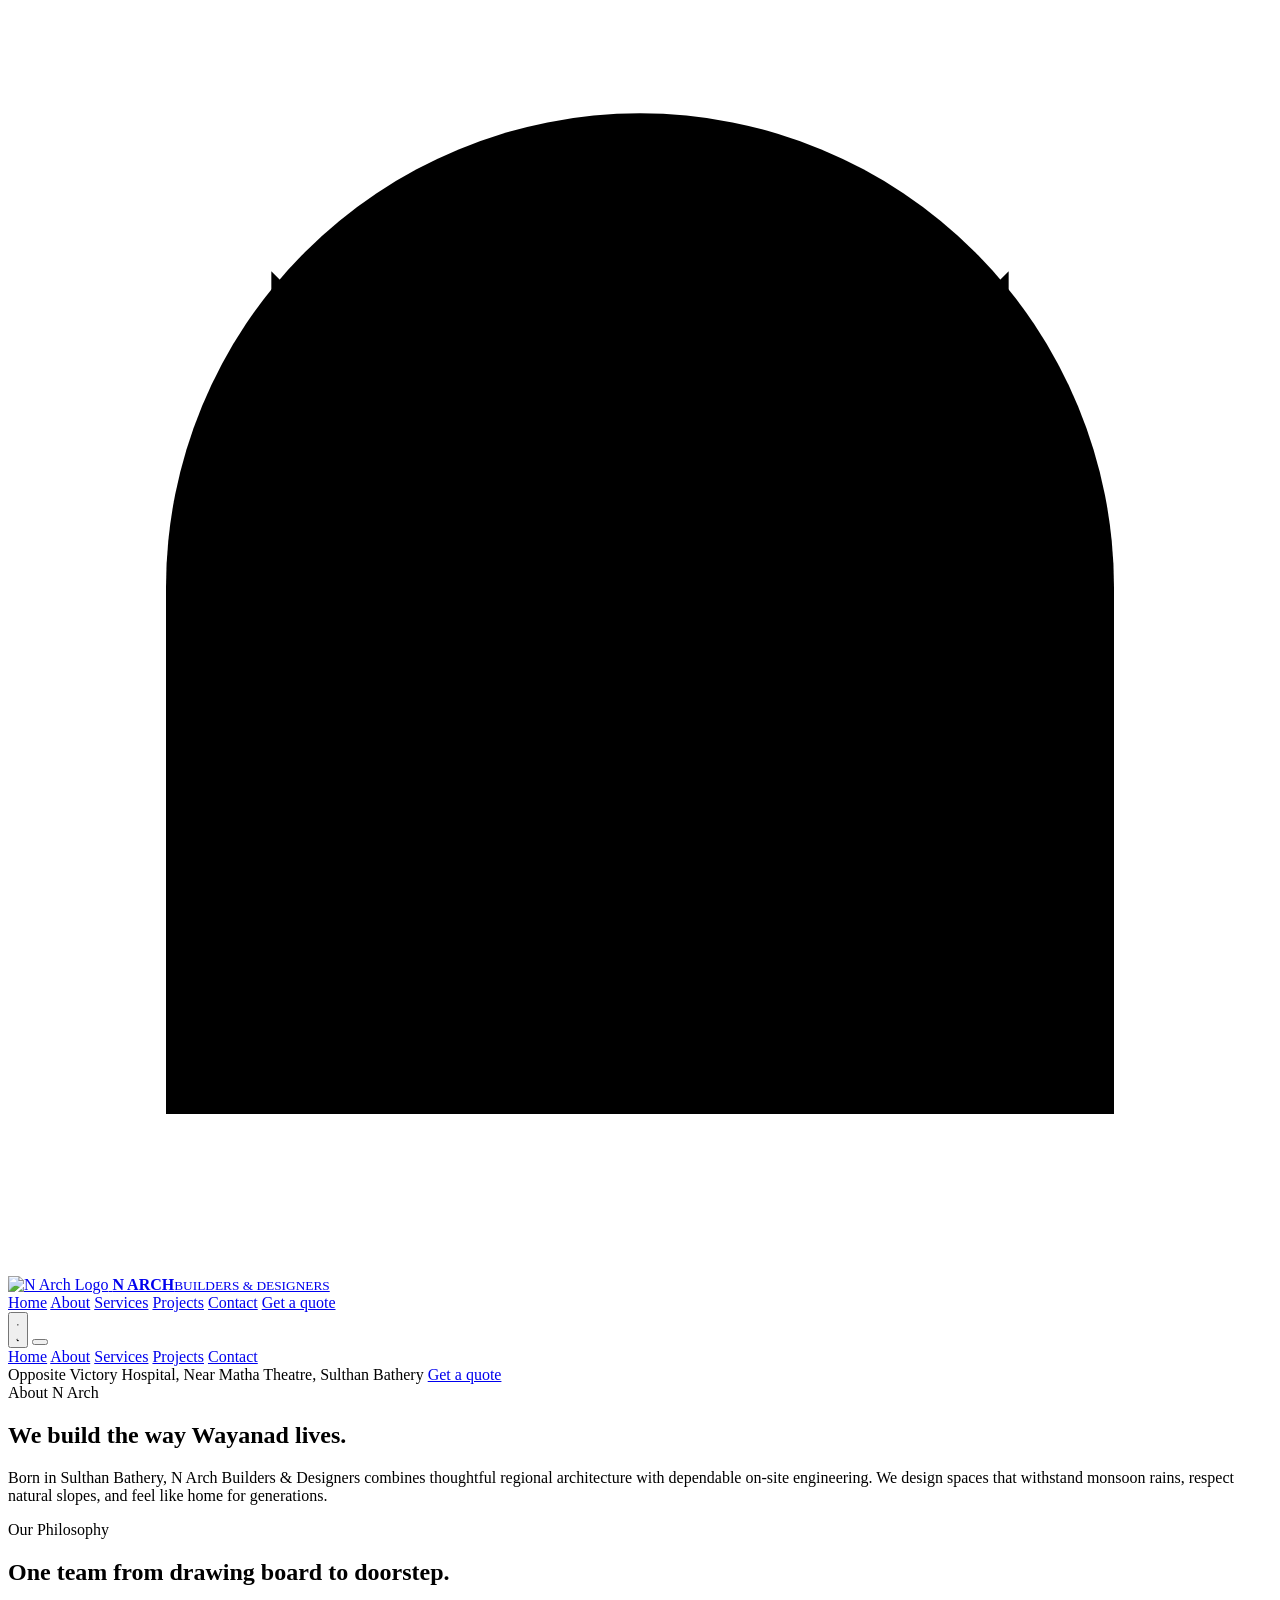
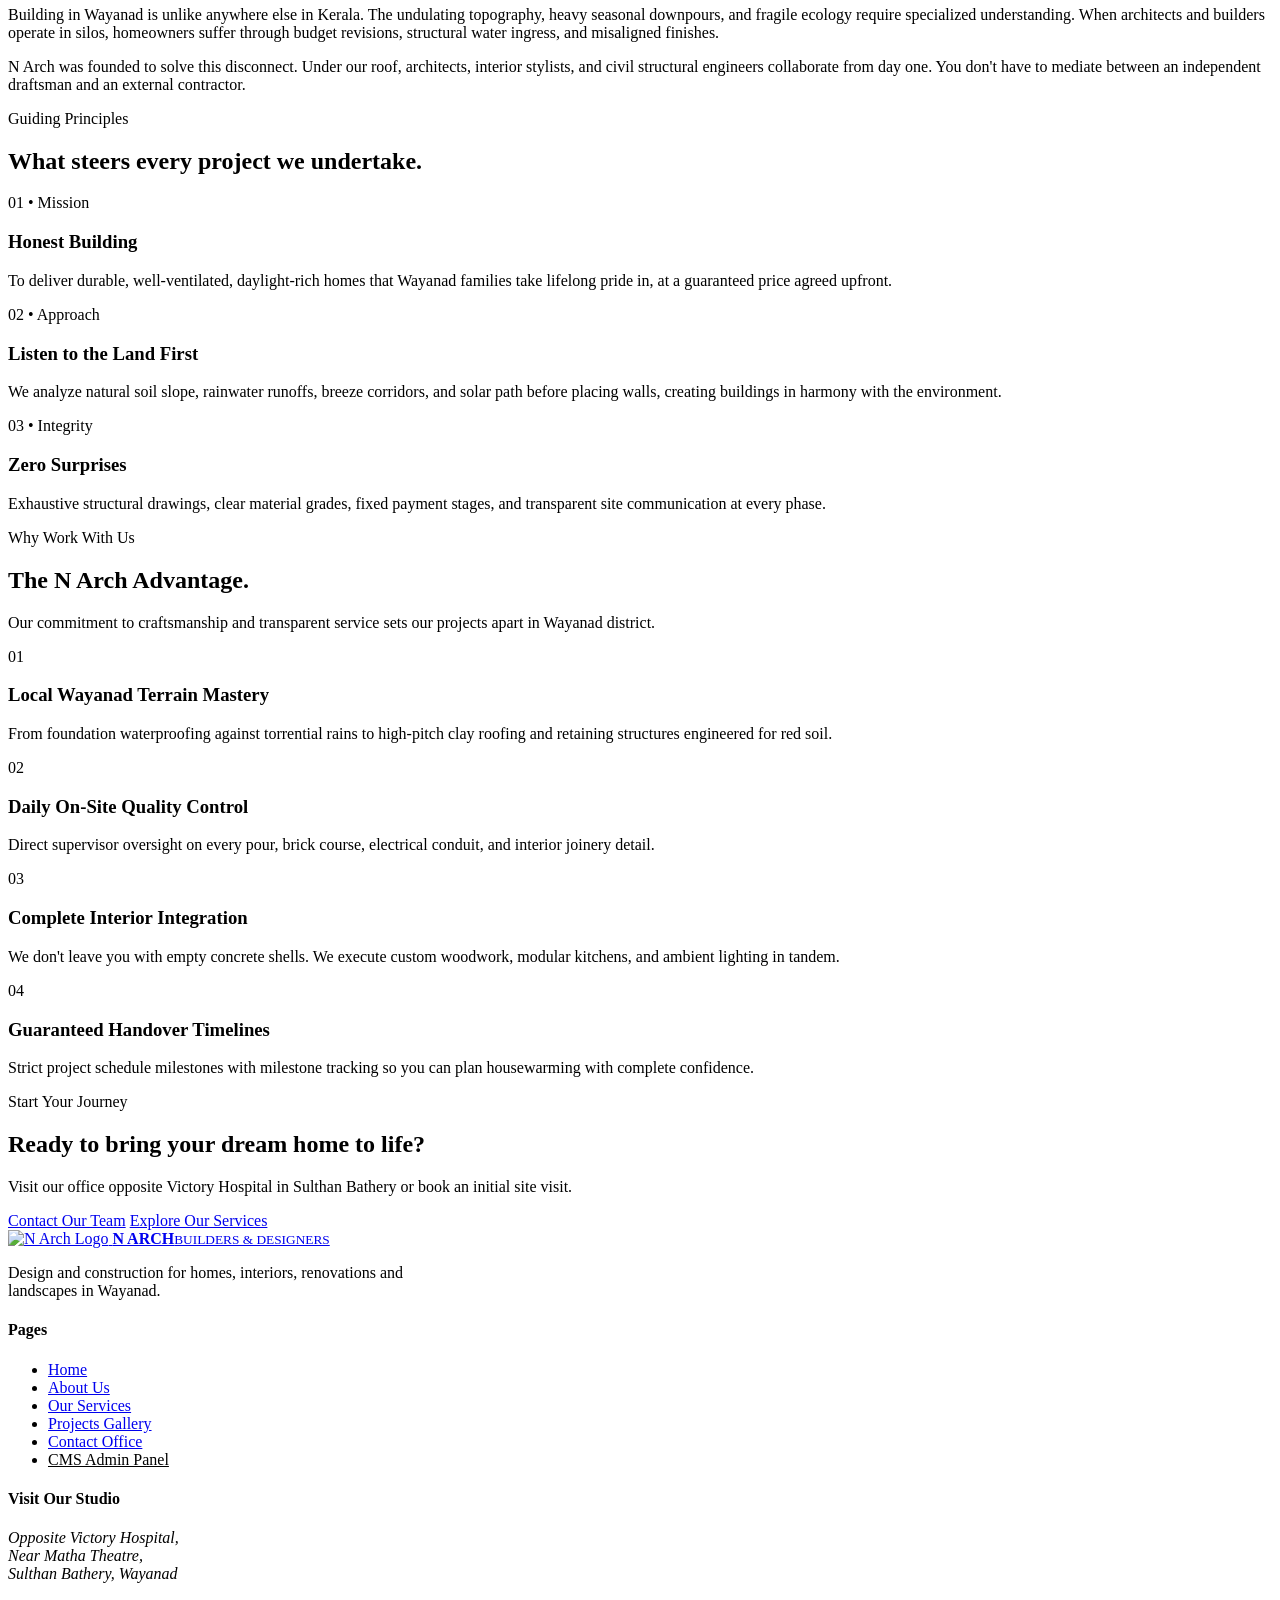
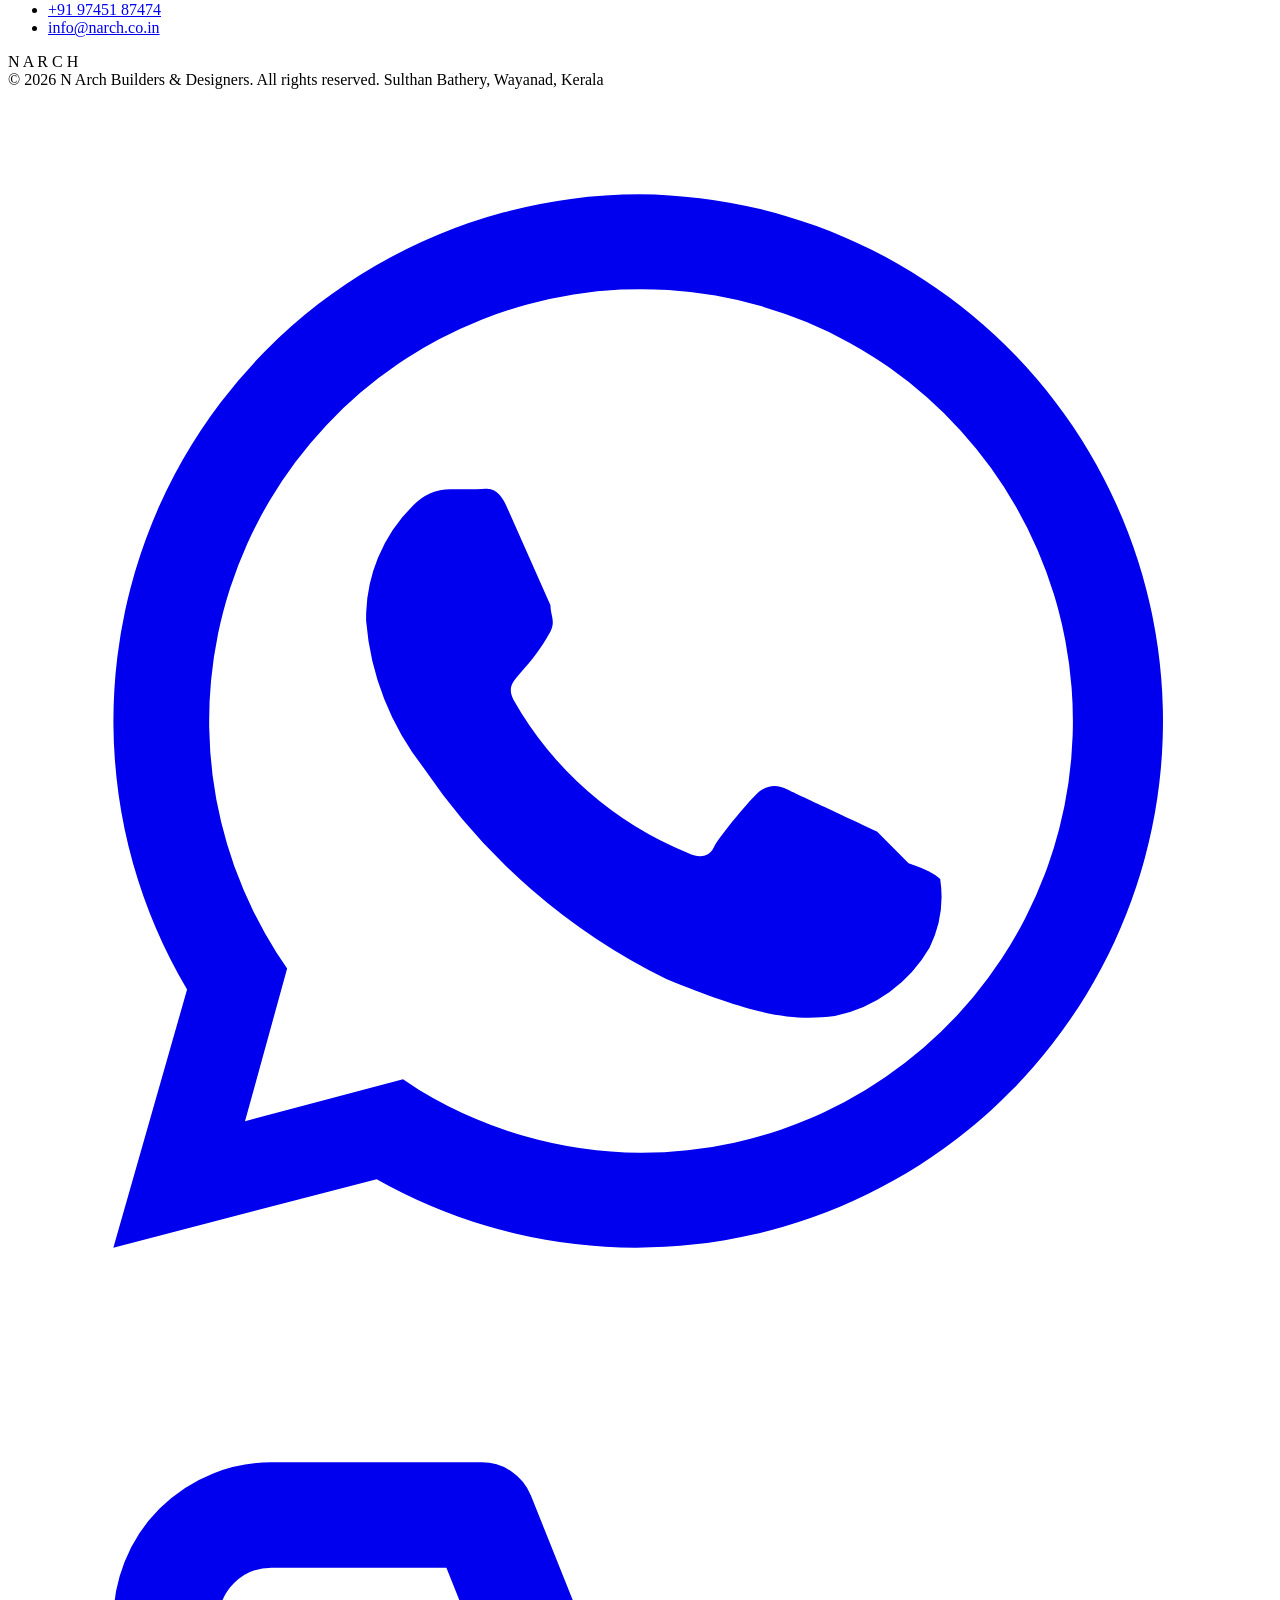
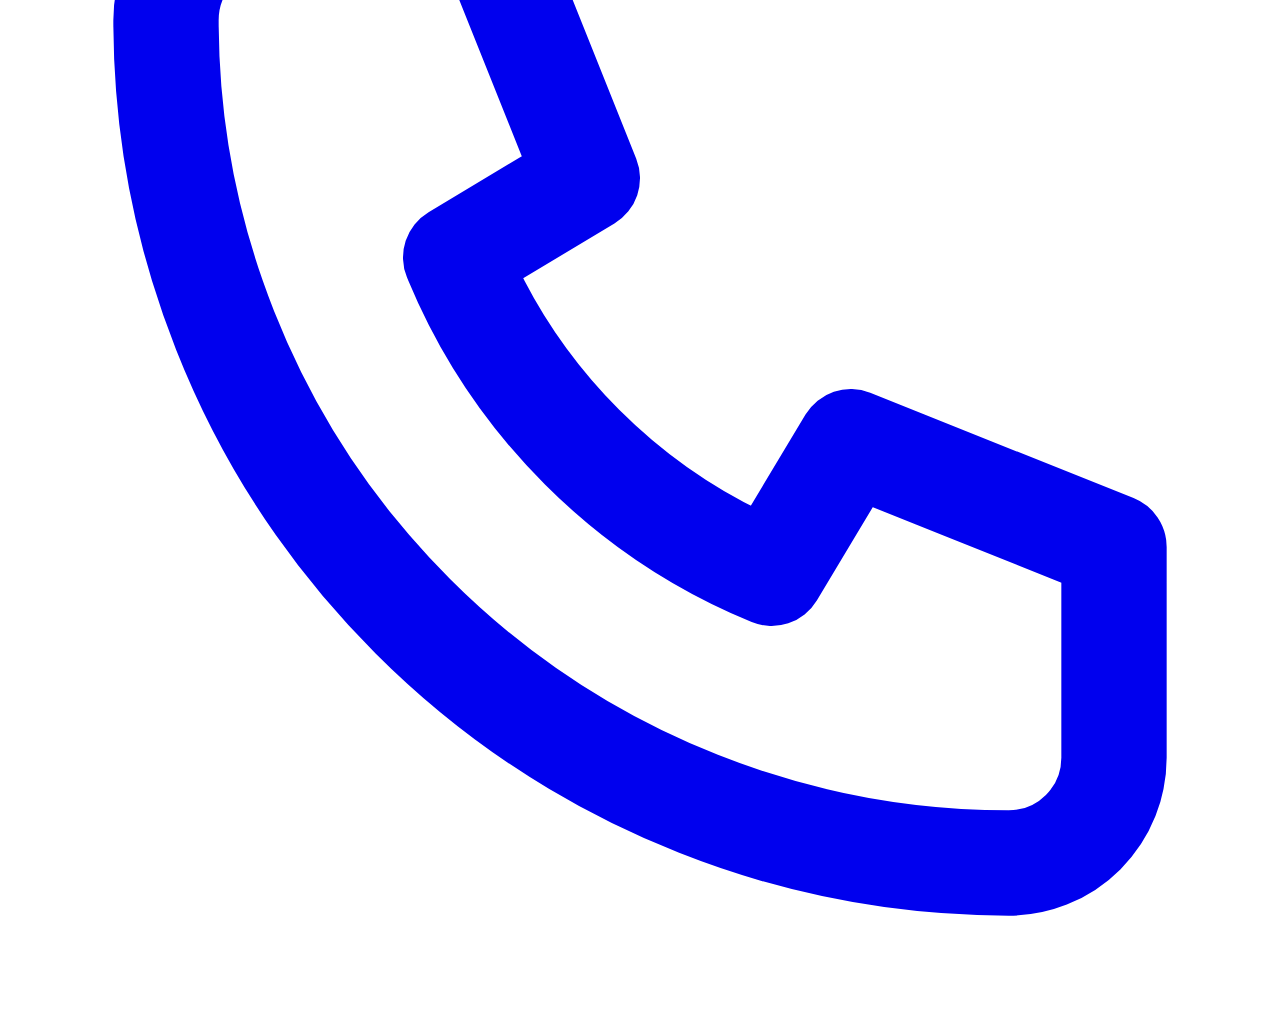
==== about.html @ a7069140 "Add files via upload" ====
<!doctype html>
<html lang="en">
<head>
<meta charset="utf-8">
<meta name="viewport" content="width=device-width, initial-scale=1, viewport-fit=cover">
<title>About Us | N Arch Builders &amp; Designers Wayanad</title>
<meta name="description" content="Discover the story, mission and philosophy of N Arch Builders & Designers in Sulthan Bathery, Wayanad. We combine architectural design with dependable hill-terrain construction.">
<meta name="keywords" content="about n arch, architects in sulthan bathery, home designers wayanad, construction company kerala">
<meta name="theme-color" content="#151a1c">
<link rel="canonical" href="https://narch.co.in/about.html">

<!-- Open Graph / Social Media -->
<meta property="og:type" content="website">
<meta property="og:url" content="https://narch.co.in/about.html">
<meta property="og:title" content="About Us | N Arch Builders &amp; Designers Wayanad">
<meta property="og:description" content="One accountable team from first sketch to handover, based in Sulthan Bathery, Wayanad.">
<meta property="og:image" content="assets/images/logo.png">

<!-- Google Fonts -->
<link rel="preconnect" href="https://fonts.googleapis.com">
<link rel="preconnect" href="https://fonts.gstatic.com" crossorigin>
<link href="https://fonts.googleapis.com/css2?family=Bricolage+Grotesque:opsz,wght@12..96,600..800&family=Figtree:wght@400;500;600;700&display=swap" rel="stylesheet">

<link rel="icon" href="assets/images/logo.png" type="image/png">
<link rel="stylesheet" href="assets/css/narch-main.css">

<script>
try{var t=localStorage.getItem('narch-theme');if(t==='dark'||t==='light')document.documentElement.setAttribute('data-theme',t)}catch(e){}
if(!matchMedia('(prefers-reduced-motion: reduce)').matches)document.documentElement.classList.add('mo');
</script>
</head>
<body data-page="about">

<div class="veil" id="veil" aria-hidden="true">
  <div class="mark">
    <svg viewBox="0 0 120 120">
      <path class="n" d="M25 95V25l70 70V25"/>
      <path class="a" d="M15 105V55a45 45 0 0 1 90 0v50"/>
    </svg>
  </div>
</div>
<div class="prog" id="prog" aria-hidden="true"></div>

<!-- ============ HEADER ============ -->
<header class="hdr" id="hdr">
  <div class="wrap">
    <a class="brand" href="index.html" aria-label="N Arch Builders and Designers Home">
      <img class="logo-d" src="assets/images/logo.png" alt="N Arch Logo" width="50" height="44">
      <span><b>N ARCH</b><small>BUILDERS &amp; DESIGNERS</small></span>
    </a>

    <nav class="nav" aria-label="Main Navigation">
      <a class="lnk" href="index.html">Home</a>
      <a class="lnk on" href="about.html">About</a>
      <a class="lnk" href="services.html">Services</a>
      <a class="lnk" href="projects.html">Projects</a>
      <a class="lnk" href="contact.html">Contact</a>
      <a class="btn btn-brass mag" href="contact.html">Get a quote</a>
    </nav>

    <div class="tools">
      <button class="icon-btn theme-btn" id="theme" type="button" aria-label="Switch light or dark mode">
        <svg class="sun" viewBox="0 0 24 24"><circle cx="12" cy="12" r="4.5"/><path d="M12 2v2.5M12 19.5V22M2 12h2.5M19.5 12H22M4.9 4.9l1.8 1.8M17.3 17.3l1.8 1.8M4.9 19.1l1.8-1.8M17.3 6.7l1.8-1.8"/></svg>
        <svg class="moon" viewBox="0 0 24 24"><path d="M20 14.5A8 8 0 0 1 9.5 4a8 8 0 1 0 10.5 10.5z"/></svg>
      </button>
      <button class="icon-btn burger" id="burger" type="button" aria-label="Open menu" aria-expanded="false" aria-controls="menu"><span></span></button>
    </div>
  </div>
</header>

<!-- Mobile Menu -->
<div class="menu" id="menu" aria-label="Mobile Menu">
  <a class="big" href="index.html" style="--i:0"><span>Home</span></a>
  <a class="big on" href="about.html" style="--i:1"><span>About</span></a>
  <a class="big" href="services.html" style="--i:2"><span>Services</span></a>
  <a class="big" href="projects.html" style="--i:3"><span>Projects</span></a>
  <a class="big" href="contact.html" style="--i:4"><span>Contact</span></a>
  <div class="meta">
    <span>Opposite Victory Hospital, Near Matha Theatre, Sulthan Bathery</span>
    <a class="btn btn-brass" href="contact.html">Get a quote</a>
  </div>
</div>

<main id="main-content">
  <section class="phead">
    <div class="wrap">
      <div class="label rv">About N Arch</div>
      <h1>We build the way Wayanad lives.</h1>
      <p class="rv" style="--rd:.3s">
        Born in Sulthan Bathery, N Arch Builders &amp; Designers combines thoughtful regional architecture with dependable on-site engineering. We design spaces that withstand monsoon rains, respect natural slopes, and feel like home for generations.
      </p>
    </div>
  </section>

  <section style="padding-top:0">
    <div class="wrap story">
      <div class="rv">
        <div class="label">Our Philosophy</div>
        <h2>One team from drawing board to doorstep.</h2>
      </div>
      <div class="rv" style="--rd:.15s">
        <p>Building in Wayanad is unlike anywhere else in Kerala. The undulating topography, heavy seasonal downpours, and fragile ecology require specialized understanding. When architects and builders operate in silos, homeowners suffer through budget revisions, structural water ingress, and misaligned finishes.</p>
        <p>N Arch was founded to solve this disconnect. Under our roof, architects, interior stylists, and civil structural engineers collaborate from day one. You don't have to mediate between an independent draftsman and an external contractor.</p>
      </div>
    </div>
  </section>

  <section class="dark">
    <div class="wrap">
      <div class="sec-head rv">
        <div class="label">Guiding Principles</div>
        <h2>What steers every project we undertake.</h2>
      </div>
      <div class="values">
        <div class="val rv">
          <span class="k">01 &bull; Mission</span>
          <h3>Honest Building</h3>
          <p>To deliver durable, well-ventilated, daylight-rich homes that Wayanad families take lifelong pride in, at a guaranteed price agreed upfront.</p>
        </div>
        <div class="val rv" style="--rd:.1s">
          <span class="k">02 &bull; Approach</span>
          <h3>Listen to the Land First</h3>
          <p>We analyze natural soil slope, rainwater runoffs, breeze corridors, and solar path before placing walls, creating buildings in harmony with the environment.</p>
        </div>
        <div class="val rv" style="--rd:.2s">
          <span class="k">03 &bull; Integrity</span>
          <h3>Zero Surprises</h3>
          <p>Exhaustive structural drawings, clear material grades, fixed payment stages, and transparent site communication at every phase.</p>
        </div>
      </div>
    </div>
  </section>

  <section>
    <div class="wrap diff">
      <div class="rv">
        <div class="label">Why Work With Us</div>
        <h2>The N Arch Advantage.</h2>
        <p>Our commitment to craftsmanship and transparent service sets our projects apart in Wayanad district.</p>
      </div>
      <div class="grid">
        <div class="dcard rv" style="--rd:.1s">
          <div class="num">01</div>
          <h3>Local Wayanad Terrain Mastery</h3>
          <p>From foundation waterproofing against torrential rains to high-pitch clay roofing and retaining structures engineered for red soil.</p>
        </div>
        <div class="dcard rv" style="--rd:.2s">
          <div class="num">02</div>
          <h3>Daily On-Site Quality Control</h3>
          <p>Direct supervisor oversight on every pour, brick course, electrical conduit, and interior joinery detail.</p>
        </div>
        <div class="dcard rv" style="--rd:.3s">
          <div class="num">03</div>
          <h3>Complete Interior Integration</h3>
          <p>We don't leave you with empty concrete shells. We execute custom woodwork, modular kitchens, and ambient lighting in tandem.</p>
        </div>
        <div class="dcard rv" style="--rd:.4s">
          <div class="num">04</div>
          <h3>Guaranteed Handover Timelines</h3>
          <p>Strict project schedule milestones with milestone tracking so you can plan housewarming with complete confidence.</p>
        </div>
      </div>
    </div>
  </section>

  <section class="cta-band">
    <div class="wrap cta-grid">
      <div class="rv">
        <div class="label">Start Your Journey</div>
        <h2>Ready to bring your dream home to life?</h2>
        <p>Visit our office opposite Victory Hospital in Sulthan Bathery or book an initial site visit.</p>
      </div>
      <div class="acts rv" style="--rd:.15s">
        <a class="btn btn-brass mag" href="contact.html">Contact Our Team</a>
        <a class="btn btn-line mag" href="services.html">Explore Our Services</a>
      </div>
    </div>
  </section>
</main>

<!-- ============ FOOTER ============ -->
<footer class="ftr">
  <div class="wrap">
    <div class="cols">
      <div>
        <a class="brand" href="index.html">
          <img class="logo-d" src="assets/images/logo.png" alt="N Arch Logo" width="50" height="44">
          <span><b>N ARCH</b><small>BUILDERS &amp; DESIGNERS</small></span>
        </a>
        <p style="max-width:26em">Design and construction for homes, interiors, renovations and landscapes in Wayanad.</p>
      </div>

      <div>
        <h4>Pages</h4>
        <ul>
          <li><a href="index.html">Home</a></li>
          <li><a href="about.html">About Us</a></li>
          <li><a href="services.html">Our Services</a></li>
          <li><a href="projects.html">Projects Gallery</a></li>
          <li><a href="contact.html">Contact Office</a></li>
          <li><a href="admin.html" style="color:var(--brass);">CMS Admin Panel</a></li>
        </ul>
      </div>

      <div>
        <h4>Visit Our Studio</h4>
        <address id="c-address">Opposite Victory Hospital,<br>Near Matha Theatre,<br>Sulthan Bathery, Wayanad</address>
        <ul style="margin-top:18px" id="social">
          <li id="c-phone"><a href="tel:+919745187474">+91 97451 87474</a></li>
          <li id="c-email"><a href="mailto:info@narch.co.in">info@narch.co.in</a></li>
        </ul>
      </div>
    </div>

    <div class="mega" id="mega" aria-hidden="true">
      <span style="--i:0">N</span>
      <span style="--i:1">A</span>
      <span style="--i:2">R</span>
      <span style="--i:3">C</span>
      <span style="--i:4">H</span>
    </div>

    <div class="legal">
      <span>&copy; 2026 N Arch Builders &amp; Designers. All rights reserved.</span>
      <span>Sulthan Bathery, Wayanad, Kerala</span>
    </div>
  </div>
</footer>

<!-- Floating Action Buttons -->
<div class="fab">
  <a class="wa wa-link" href="https://wa.me/919745187474" aria-label="Chat on WhatsApp">
    <svg viewBox="0 0 24 24" fill="currentColor"><path d="M12 2a10 10 0 0 0-8.6 15.1L2 22l5-1.3A10 10 0 1 0 12 2zm0 18.2a8.2 8.2 0 0 1-4.2-1.2l-.3-.2-3 .8.8-2.9-.2-.3A8.2 8.2 0 1 1 12 20.2zm4.5-6.1c-.2-.1-1.5-.7-1.7-.8s-.4-.1-.6.1-.7.8-.8 1-.3.2-.5.1a6.7 6.7 0 0 1-3.3-2.9c-.2-.4.2-.4.7-1.3.1-.2 0-.3 0-.5l-.8-1.8c-.2-.5-.4-.4-.6-.4h-.5a1 1 0 0 0-.7.3 3 3 0 0 0-.9 2.2 5.2 5.2 0 0 0 1.1 2.8 11.9 11.9 0 0 0 4.6 4c1.7.7 2.4.8 3.2.7a2.7 2.7 0 0 0 1.8-1.3 2.2 2.2 0 0 0 .2-1.3c-.1-.1-.3-.2-.6-.3z"/></svg>
  </a>
  <a class="call" href="tel:+919745187474" id="fab-call" aria-label="Call N Arch">
    <svg viewBox="0 0 24 24" fill="none" stroke="currentColor" stroke-width="2" stroke-linecap="round" stroke-linejoin="round"><path d="M5 3h4l2 5-2.5 1.5a11 11 0 0 0 6 6L16 13l5 2v4a2 2 0 0 1-2 2A16 16 0 0 1 3 5a2 2 0 0 1 2-2z"/></svg>
  </a>
</div>

<script src="assets/js/site-loader.js"></script>
</body>
</html>
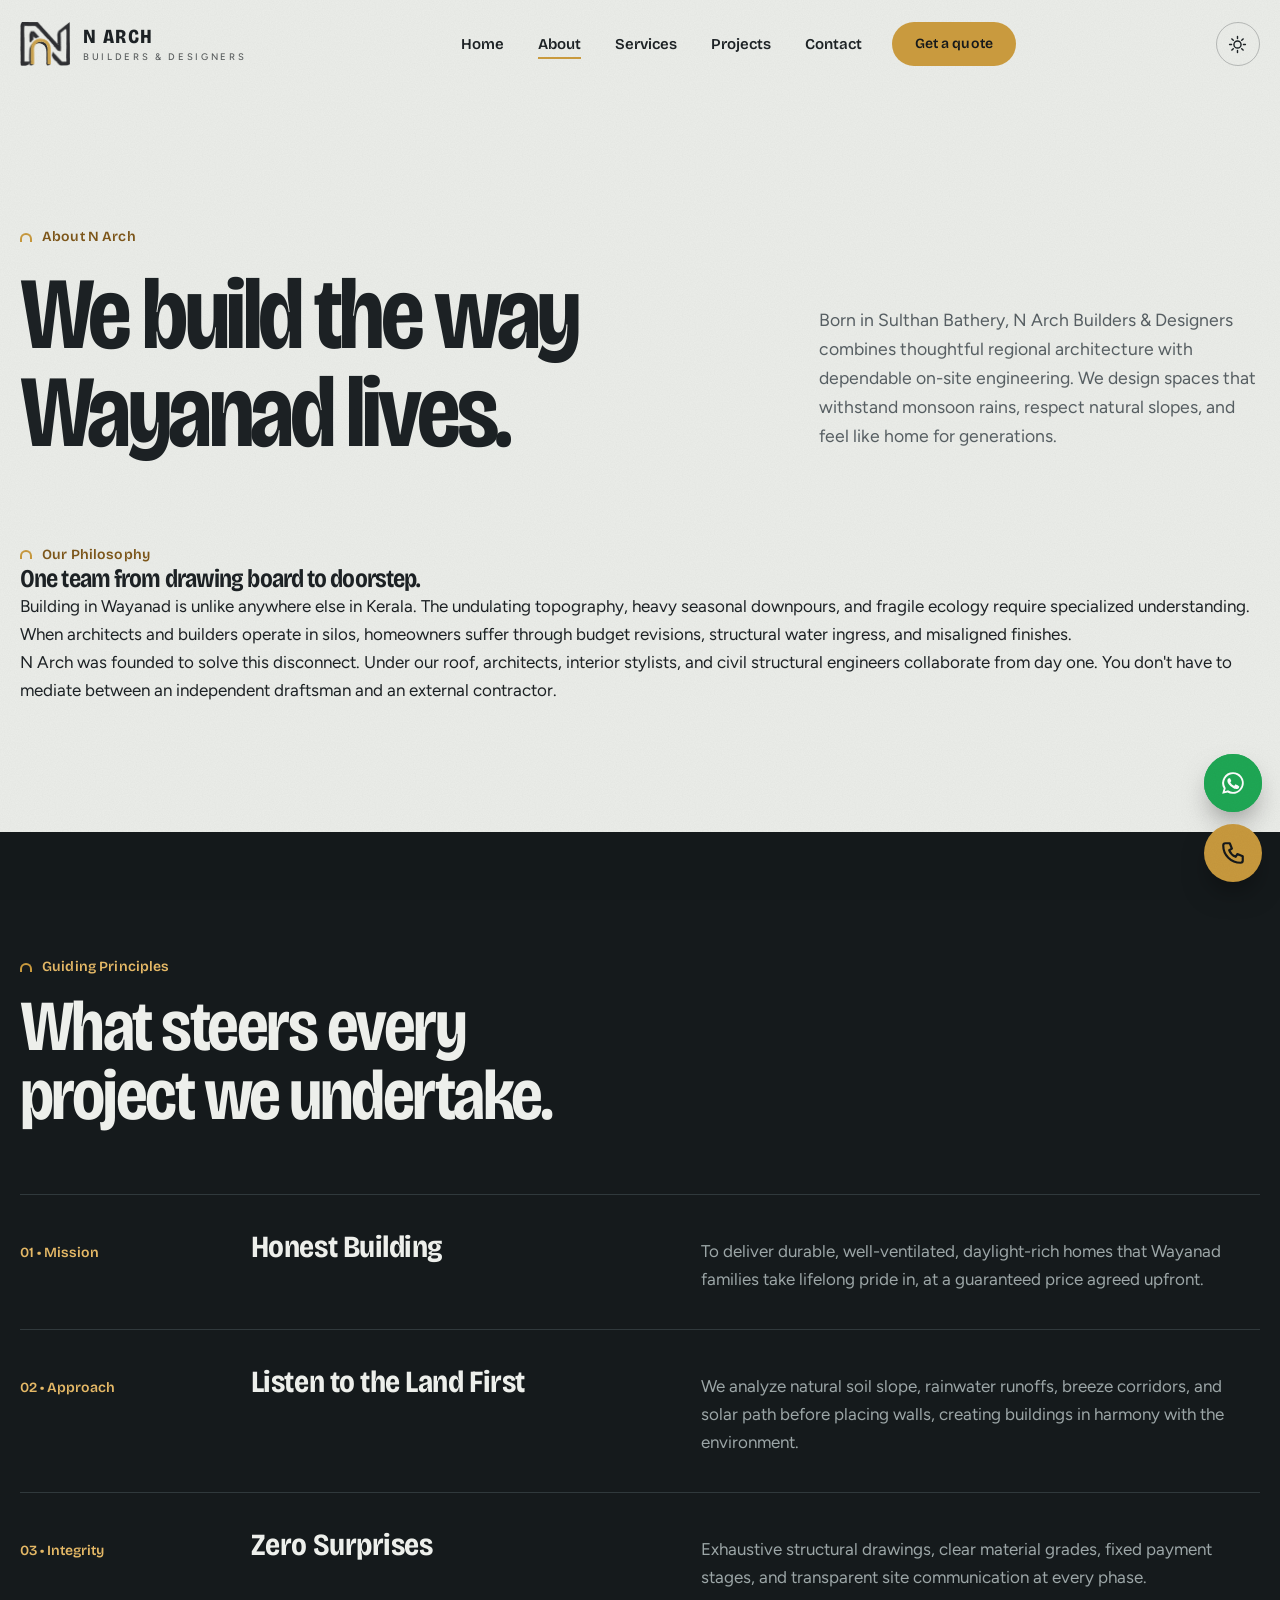
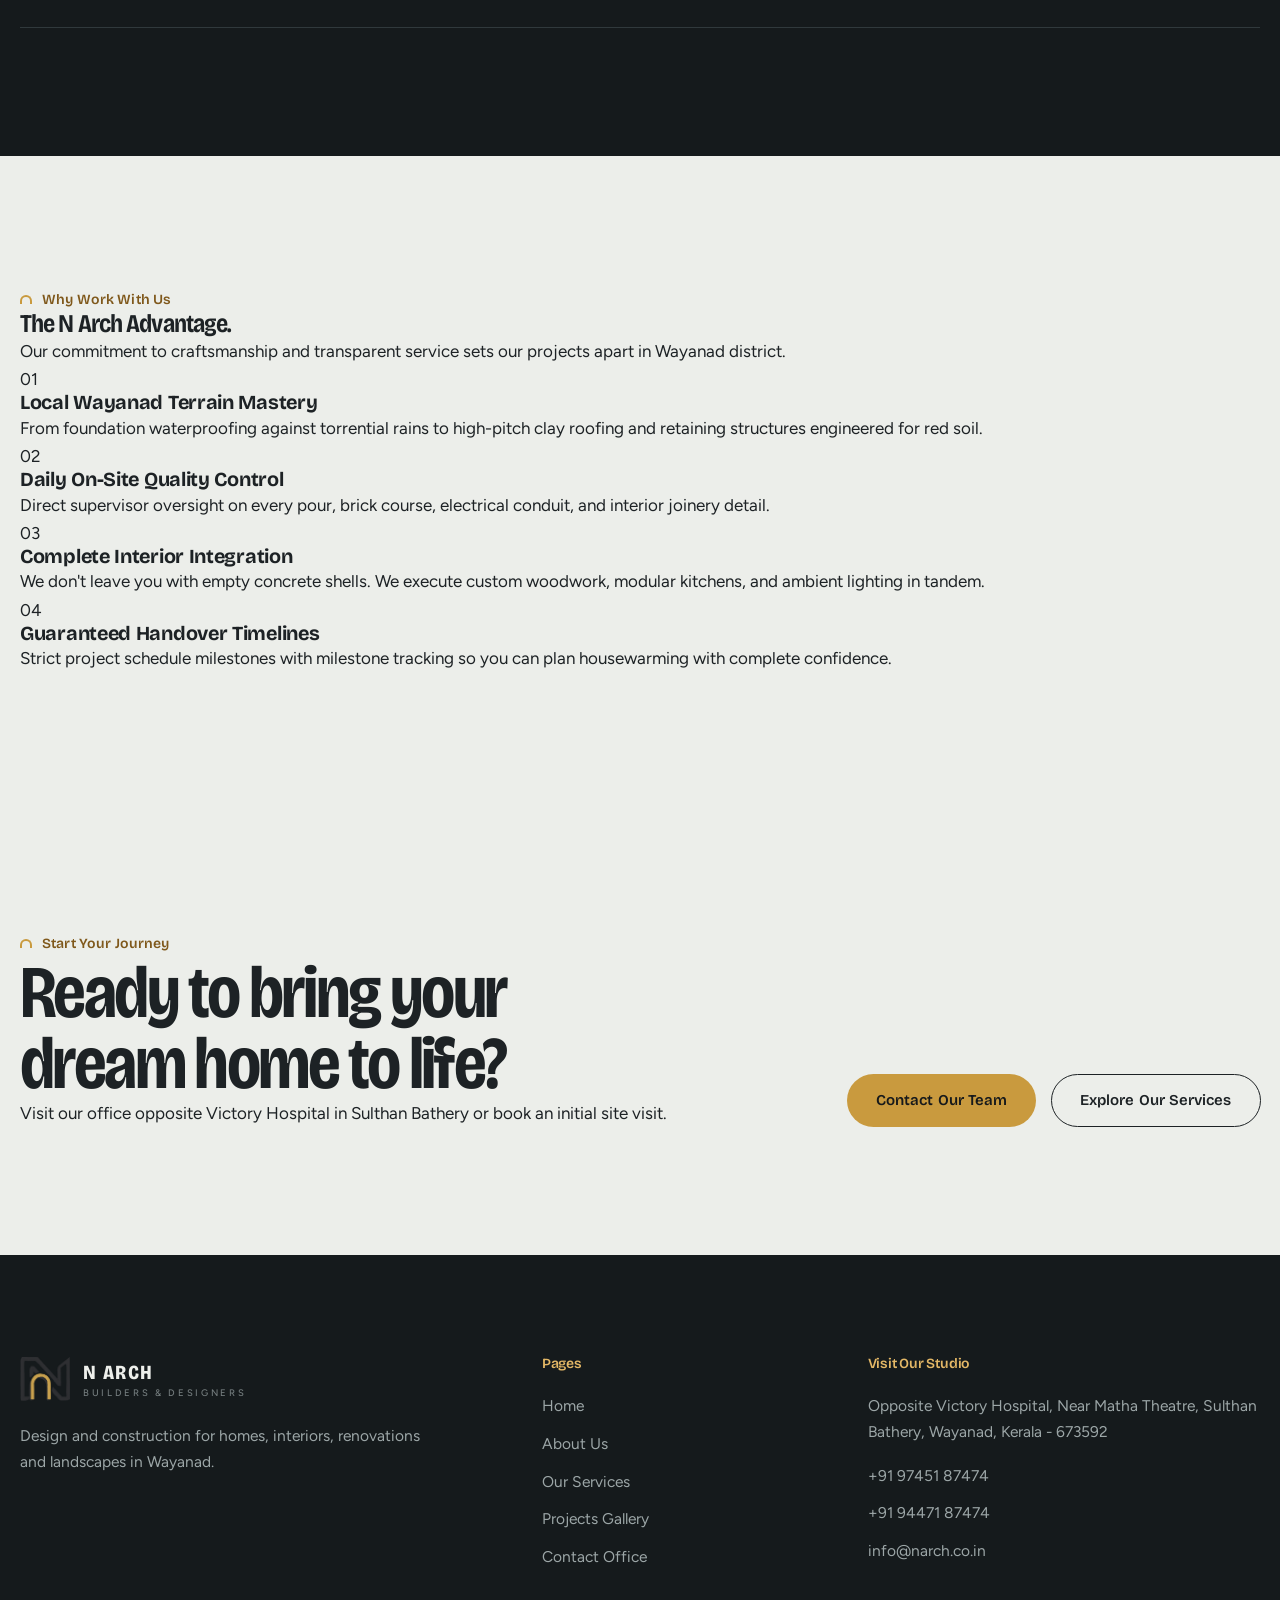
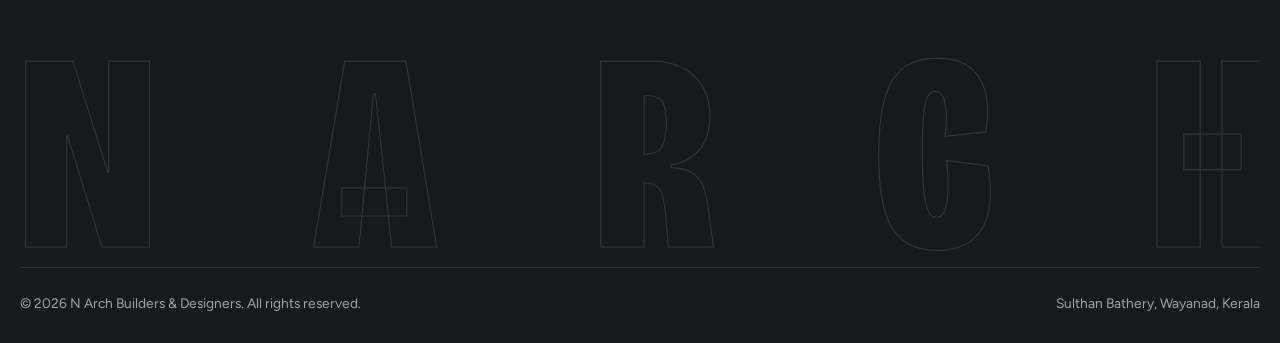
==== commit 438f5aed: "Add files via upload" ====
--- a/about.html
+++ b/about.html
@@ -198,7 +198,6 @@
           <li><a href="services.html">Our Services</a></li>
           <li><a href="projects.html">Projects Gallery</a></li>
           <li><a href="contact.html">Contact Office</a></li>
-          <li><a href="admin.html" style="color:var(--brass);">CMS Admin Panel</a></li>
         </ul>
       </div>
 
@@ -207,6 +206,7 @@
         <address id="c-address">Opposite Victory Hospital,<br>Near Matha Theatre,<br>Sulthan Bathery, Wayanad</address>
         <ul style="margin-top:18px" id="social">
           <li id="c-phone"><a href="tel:+919745187474">+91 97451 87474</a></li>
+          <li id="c-phone2"><a href="tel:+919447187474">+91 94471 87474</a></li>
           <li id="c-email"><a href="mailto:info@narch.co.in">info@narch.co.in</a></li>
         </ul>
       </div>
--- a/assets/css/narch-main.css
+++ b/assets/css/narch-main.css
@@ -0,0 +1,611 @@
+/* ==========================================================================
+   N ARCH — premium build
+   Concept: the gold arch from the logo is the doorway into every view.
+   Granite + mist palette taken from the logo and Wayanad's hills.
+   ========================================================================== */
+:root{
+  --paper:#eceeea; --surface:#f7f8f5; --ink:#1d2225; --muted:#586064; --line:#d2d8d3;
+  --brass:#c99a3e; --brass-hi:#e4b866; --brass-ink:#7f581b;
+  --night:#151a1c; --night-2:#1f272a; --night-fg:#edefeb; --night-muted:#9ca6a7; --night-line:#30393c;
+  --wa:#1fa855; --err:#b3372a;
+  --logo-d:block; --logo-l:none;
+  --shadow:0 30px 60px -30px rgba(15,20,22,.45);
+  --display:"Bricolage Grotesque","Segoe UI",Helvetica,Arial,sans-serif;
+  --body:"Figtree","Segoe UI",Helvetica,Arial,sans-serif;
+  --ease:cubic-bezier(.2,.75,.15,1);
+  --gut:max(20px,calc((100vw - 1280px)/2 + 24px));
+  color-scheme:light;
+  box-sizing:border-box;
+  padding-top:env(safe-area-inset-top,0px);
+  padding-bottom:env(safe-area-inset-bottom,0px);
+}
+@media (prefers-color-scheme:dark){:root:not([data-theme="light"]){
+  --paper:#111517; --surface:#181e21; --ink:#e8ebe7; --muted:#a1aaac; --line:#283135;
+  --brass:#d3a24c; --brass-hi:#e7bd6c; --brass-ink:#e2b865;
+  --night:#0b0f10; --night-2:#161d1f; --night-line:#263033;
+  --logo-d:none; --logo-l:block; --err:#ff8a7a;
+  --shadow:0 30px 60px -30px rgba(0,0,0,.9); color-scheme:dark}}
+:root[data-theme="dark"]{
+  --paper:#111517; --surface:#181e21; --ink:#e8ebe7; --muted:#a1aaac; --line:#283135;
+  --brass:#d3a24c; --brass-hi:#e7bd6c; --brass-ink:#e2b865;
+  --night:#0b0f10; --night-2:#161d1f; --night-line:#263033;
+  --logo-d:none; --logo-l:block; --err:#ff8a7a;
+  --shadow:0 30px 60px -30px rgba(0,0,0,.9); color-scheme:dark}
+
+*,*::before,*::after{box-sizing:border-box}
+html{scroll-padding-top:env(safe-area-inset-top,0px);-webkit-text-size-adjust:100%}
+html,body{height:auto}
+body{margin:0;background:var(--paper);color:var(--ink);font:400 17px/1.65 var(--body);-webkit-font-smoothing:antialiased;overflow-x:hidden}
+body::before{content:"";position:fixed;inset:0 0 auto;height:env(safe-area-inset-top,0px);z-index:80;background:var(--night)}
+img{display:block;max-width:100%}
+a{color:inherit}
+p{margin:0}
+h1,h2,h3,h4{font-family:var(--display);margin:0;line-height:1.05;letter-spacing:-.015em;text-wrap:balance;font-optical-sizing:auto}
+h1,h2{font-weight:650;font-stretch:84%;letter-spacing:-.035em;line-height:.96}
+:focus-visible{outline:3px solid var(--brass);outline-offset:3px;border-radius:4px}
+[hidden]{display:none!important}
+.wrap{width:100%;max-width:1280px;margin-inline:auto;padding-left:max(20px,env(safe-area-inset-left,0px));padding-right:max(20px,env(safe-area-inset-right,0px))}
+section{padding-block:clamp(72px,10vw,140px)}
+.sr{position:absolute;width:1px;height:1px;overflow:hidden;clip:rect(0 0 0 0);white-space:nowrap}
+
+/* label: a small arch glyph, sentence case */
+.label{display:inline-flex;align-items:center;gap:10px;font:600 14px/1 var(--display);letter-spacing:.01em;color:var(--brass-ink)}
+.label::before{content:"";width:12px;height:9px;border:2.5px solid var(--brass);border-bottom:0;border-radius:99px 99px 0 0}
+.dark .label,.hero .label{color:var(--brass-hi)}
+
+/* grain */
+body::after{content:"";position:fixed;inset:0;z-index:95;pointer-events:none;opacity:.05;background:url("data:image/svg+xml,%3Csvg xmlns='http://www.w3.org/2000/svg' width='160' height='160'%3E%3Cfilter id='n'%3E%3CfeTurbulence type='fractalNoise' baseFrequency='.85' numOctaves='2' stitchTiles='stitch'/%3E%3CfeColorMatrix values='0 0 0 0 0 0 0 0 0 0 0 0 0 0 0 0 0 0 .7 0'/%3E%3C/filter%3E%3Crect width='160' height='160' filter='url(%23n)'/%3E%3C/svg%3E")}
+
+/* ---------- buttons ---------- */
+.btn{position:relative;display:inline-flex;align-items:center;gap:12px;font:600 15px/1 var(--display);letter-spacing:.005em;text-decoration:none;padding:18px 28px;border-radius:999px;border:1.5px solid transparent;cursor:pointer;white-space:nowrap;overflow:hidden;isolation:isolate;transition:color .35s var(--ease),border-color .35s,background .35s}
+.btn svg{width:17px;height:17px;flex:none;transition:transform .4s var(--ease)}
+.btn:hover svg{transform:translateX(4px)}
+.btn::before{content:"";position:absolute;inset:0;z-index:-1;border-radius:inherit;transform:translateY(101%);border-radius:50% 50% 0 0/100% 100% 0 0;transition:transform .5s var(--ease),border-radius .5s var(--ease)}
+.btn:hover::before{transform:none;border-radius:0}
+.btn-brass{background:var(--brass);color:#16191b}
+.btn-brass::before{background:var(--brass-hi)}
+.btn-line{border-color:currentColor;color:inherit;background:transparent}
+.btn-line::before{background:var(--ink)}
+.btn-line:hover{color:var(--paper);border-color:var(--ink)}
+.dark .btn-line::before,.hero .btn-line::before{background:var(--night-fg)}
+.dark .btn-line:hover,.hero .btn-line:hover{color:var(--night);border-color:var(--night-fg)}
+.mag{will-change:transform;transition:transform .5s var(--ease),color .35s var(--ease),border-color .35s,background .35s}
+
+/* ---------- veil: arch-shaped page transition + first-load intro ---------- */
+.veil{position:fixed;inset:0;z-index:200;background:var(--night);color:var(--night-fg);display:grid;place-items:center;clip-path:inset(100% 0% 0% 0% round 50vw 50vw 0vw 0vw);pointer-events:none}
+.veil.boot{clip-path:inset(0% 0% 0% 0% round 0vw 0vw 0vw 0vw);pointer-events:auto}
+.veil .mark{display:grid;justify-items:center;gap:22px}
+.veil svg{width:min(120px,26vw);height:auto;fill:none;stroke-linecap:round;stroke-linejoin:round}
+.veil .n{stroke:var(--night-fg);stroke-width:7;stroke-dasharray:1;stroke-dashoffset:0}
+.veil .a{stroke:var(--brass);stroke-width:9;stroke-dasharray:1;stroke-dashoffset:0}
+.veil.boot .n{animation:vd 1s var(--ease) .1s both}
+.veil.boot .a{animation:vd .9s var(--ease) .6s both}
+@keyframes vd{from{stroke-dashoffset:1}to{stroke-dashoffset:0}}
+.veil b{font:600 15px/1 var(--display);letter-spacing:.32em;font-stretch:90%;opacity:.85}
+.veil.boot b{animation:fadeup .7s var(--ease) .9s both}
+@keyframes fadeup{from{opacity:0;transform:translateY(12px)}to{opacity:.85;transform:none}}
+html:not(.mo) .veil{display:none}
+
+/* ---------- scroll progress + cursor ---------- */
+.prog{position:fixed;top:env(safe-area-inset-top,0px);left:0;right:0;height:3px;z-index:90;transform-origin:0 50%;transform:scaleX(0);background:linear-gradient(90deg,var(--brass),var(--brass-hi));pointer-events:none}
+.cur{position:fixed;left:0;top:0;width:38px;height:38px;margin:-19px 0 0 -19px;border:1.5px solid var(--brass);border-radius:50%;z-index:150;pointer-events:none;opacity:0;transition:width .35s var(--ease),height .35s var(--ease),margin .35s var(--ease),background .35s,opacity .3s}
+.cur.on{opacity:.9}
+.cur.big{width:74px;height:74px;margin:-37px 0 0 -37px;background:color-mix(in srgb,var(--brass) 16%,transparent)}
+.cur.drag{width:90px;height:90px;margin:-45px 0 0 -45px}
+.cur span{position:absolute;inset:0;display:grid;place-items:center;font:600 11px/1 var(--display);color:var(--brass-hi);opacity:0;transition:opacity .25s}
+.cur.drag span{opacity:1}
+
+/* ---------- header ---------- */
+.hdr{position:fixed;top:env(safe-area-inset-top,0px);left:0;right:0;z-index:100;color:var(--ink);transition:transform .5s var(--ease),background .4s,color .4s,box-shadow .4s}
+.hdr .wrap{display:flex;align-items:center;justify-content:space-between;gap:20px;height:88px;transition:height .4s var(--ease)}
+.hdr.solid{background:color-mix(in srgb,var(--paper) 86%,transparent);-webkit-backdrop-filter:blur(16px) saturate(1.3);backdrop-filter:blur(16px) saturate(1.3);box-shadow:0 1px 0 var(--line)}
+.hdr.solid .wrap{height:70px}
+.hdr.hide{transform:translateY(-110%)}
+.hdr.ondark,.hdr.menuopen{color:var(--night-fg)}
+.hdr.menuopen{background:transparent!important;box-shadow:none!important;-webkit-backdrop-filter:none!important;backdrop-filter:none!important;transform:none!important}
+.brand{display:flex;align-items:center;gap:13px;text-decoration:none}
+.brand img{height:44px;width:auto;transition:height .4s var(--ease)}
+.hdr.solid .brand img{height:36px}
+.brand b{display:block;font:800 20px/1 var(--display);letter-spacing:.07em;font-stretch:82%}
+.brand small{display:block;font:500 9.5px/1 var(--body);letter-spacing:.28em;margin-top:6px;opacity:.7}
+.logo-d{display:var(--logo-d)}.logo-l{display:var(--logo-l)}
+.hdr.ondark .logo-d,.hdr.menuopen .logo-d{display:none}.hdr.ondark .logo-l,.hdr.menuopen .logo-l{display:block}
+.nav{display:flex;align-items:center;gap:6px}
+.nav a.lnk{position:relative;font:600 15px/1 var(--display);text-decoration:none;padding:12px 14px}
+.nav a.lnk::after{content:"";position:absolute;left:14px;right:14px;bottom:5px;height:2px;background:var(--brass);transform:scaleX(0);transform-origin:right;transition:transform .45s var(--ease)}
+.nav a.lnk:hover::after,.nav a.lnk.on::after{transform:scaleX(1);transform-origin:left}
+.nav .btn{margin-left:10px;padding:14px 22px;font-size:14px}
+.tools{display:flex;align-items:center;gap:8px}
+.icon-btn{width:44px;height:44px;border-radius:50%;display:inline-grid;place-items:center;border:1.5px solid color-mix(in srgb,currentColor 25%,transparent);background:transparent;color:inherit;cursor:pointer;transition:border-color .3s,transform .5s var(--ease)}
+.icon-btn:hover{border-color:var(--brass)}
+.icon-btn svg{width:19px;height:19px;fill:none;stroke:currentColor;stroke-width:1.8;stroke-linecap:round;stroke-linejoin:round}
+.theme-btn .moon{display:none}
+:root[data-theme="dark"] .theme-btn .sun{display:none}:root[data-theme="dark"] .theme-btn .moon{display:block}
+@media (prefers-color-scheme:dark){:root:not([data-theme="light"]) .theme-btn .sun{display:none}:root:not([data-theme="light"]) .theme-btn .moon{display:block}}
+.burger{display:none}
+.burger span{display:block;width:18px;height:2px;background:currentColor;position:relative;transition:background .3s}
+.burger span::before,.burger span::after{content:"";position:absolute;left:0;width:18px;height:2px;background:currentColor;transition:transform .4s var(--ease)}
+.burger span::before{top:-6px}.burger span::after{top:6px}
+.burger[aria-expanded="true"] span{background:transparent}
+.burger[aria-expanded="true"] span::before{transform:translateY(6px) rotate(45deg)}
+.burger[aria-expanded="true"] span::after{transform:translateY(-6px) rotate(-45deg)}
+
+/* mobile menu: arch opening from the top */
+.menu{position:fixed;inset:0;z-index:99;background:var(--night);color:var(--night-fg);display:flex;flex-direction:column;justify-content:center;padding:110px max(24px,env(safe-area-inset-left,0px)) calc(40px + env(safe-area-inset-bottom,0px));clip-path:inset(0 0 100% 0 round 0 0 50vw 50vw);visibility:hidden;transition:clip-path .7s var(--ease),visibility 0s .7s}
+.menu.open{clip-path:inset(0 0 0% 0 round 0 0 0 0);visibility:visible;transition:clip-path .7s var(--ease),visibility 0s}
+.menu a.big{display:block;font:650 clamp(2.4rem,11vw,4rem)/1.1 var(--display);font-stretch:82%;letter-spacing:-.03em;text-decoration:none;padding:6px 0;overflow:hidden}
+.menu a.big span{display:inline-block;transform:translateY(110%);transition:transform .7s var(--ease)}
+.menu.open a.big span{transform:none;transition-delay:calc(.15s + var(--i)*.06s)}
+.menu a.big.on{color:var(--brass-hi)}
+.menu .meta{margin-top:40px;display:grid;gap:14px;color:var(--night-muted);opacity:0;transition:opacity .5s .5s}
+.menu.open .meta{opacity:1}
+.menu .meta .btn{justify-self:start}
+
+/* ---------- pages ---------- */
+.page{display:none}
+.page.active{display:block}
+
+/* kinetic headings: each word rises from a mask */
+.kin .w{display:inline-block;clip-path:inset(-.2em -.15em -.12em -.15em);vertical-align:top}
+.mo .kin .wi{display:inline-block;transform:translateY(115%) rotate(4deg);transform-origin:0 100%;transition:transform 1s var(--ease);transition-delay:calc(var(--i,0)*55ms + var(--kd,0s))}
+.mo .kin.in .wi{transform:none}
+
+/* reveal */
+.mo .rv{opacity:0;transform:translateY(46px);transition:opacity 1s var(--ease),transform 1s var(--ease);transition-delay:var(--rd,0s)}
+.mo .rv.in{opacity:1;transform:none}
+.mo .rv.clip{opacity:1;transform:none;clip-path:inset(100% 0 0 0);transition:clip-path 1.2s var(--ease);transition-delay:var(--rd,0s)}
+.mo .rv.clip.in{clip-path:inset(-10% -10% -10% -10%)}
+/* line drawings draw themselves when revealed */
+.mo .draw path,.mo .draw circle,.mo .draw rect{stroke-dasharray:1;stroke-dashoffset:1;transition:stroke-dashoffset 1.8s var(--ease);transition-delay:calc(var(--rd,0s) + .2s)}
+.mo .in .draw path,.mo .in .draw circle,.mo .in .draw rect,.mo .draw.in path,.mo .draw.in circle,.mo .draw.in rect{stroke-dashoffset:0}
+
+/* ---------- hero ---------- */
+.hero{position:relative;min-height:100vh;min-height:100svh;display:flex;align-items:center;padding:clamp(120px,14vh,170px) 0 clamp(150px,20vh,220px);background:var(--night);color:var(--night-fg);overflow:hidden;isolation:isolate}
+.sky{position:absolute;inset:0;z-index:-1;pointer-events:none}
+.sky::before{content:"";position:absolute;inset:0;background:radial-gradient(70% 60% at 78% 30%,color-mix(in srgb,var(--brass) 24%,transparent),transparent 70%),radial-gradient(60% 50% at 10% 90%,rgba(120,150,140,.18),transparent 70%)}
+.sky .grid{position:absolute;inset:0;background-image:linear-gradient(rgba(237,239,235,.05) 1px,transparent 1px),linear-gradient(90deg,rgba(237,239,235,.05) 1px,transparent 1px);background-size:64px 64px;-webkit-mask-image:radial-gradient(80% 70% at 50% 35%,#000,transparent);mask-image:radial-gradient(80% 70% at 50% 35%,#000,transparent)}
+.mist{position:absolute;left:-30%;width:90%;height:38%;border-radius:50%;background:radial-gradient(closest-side,rgba(237,239,235,.12),transparent);filter:blur(30px);animation:drift 38s linear infinite}
+.mist.m1{bottom:14%;animation-duration:44s}
+.mist.m2{bottom:4%;left:-60%;animation-duration:58s;animation-delay:-20s;opacity:.8}
+.mist.m3{bottom:24%;left:-90%;width:70%;animation-duration:70s;animation-delay:-35s;opacity:.6}
+@keyframes drift{to{transform:translateX(190%)}}
+.hills{position:absolute;left:0;right:0;bottom:-2px;width:100%;height:clamp(180px,32vh,360px)}
+.hills path{will-change:transform}
+.hills .h1{fill:#2a3336;opacity:.55}
+.hills .h2{fill:#20292b;opacity:.85}
+.hills .h3{fill:var(--night)}
+.hero-grid{position:relative;display:grid;grid-template-columns:1.15fr .85fr;gap:clamp(30px,5vw,90px);align-items:center}
+.hero-copy{min-width:0}
+.hero h1{font-size:clamp(3rem,6.6vw,6.8rem);font-stretch:80%;margin:26px 0 30px}
+.hero h1 .ln{display:block;white-space:nowrap}
+.hero .lead{font-size:clamp(1.05rem,1.5vw,1.22rem);color:var(--night-muted);max-width:33em}
+.hero .cta{display:flex;flex-wrap:wrap;gap:14px;margin-top:38px}
+.hero .loc{display:flex;align-items:center;gap:12px;margin-top:40px;font-size:.95rem;color:var(--night-muted)}
+.hero .loc i{flex:none;width:9px;height:9px;border-radius:50%;background:var(--brass);animation:ping 2.4s infinite}
+@keyframes ping{0%{box-shadow:0 0 0 0 rgba(201,154,62,.7)}70%,100%{box-shadow:0 0 0 14px rgba(201,154,62,0)}}
+.mo .rise{animation:rise 1.1s var(--ease) both;animation-delay:calc(var(--d,0s) + var(--boot,0s))}
+@keyframes rise{from{opacity:0;transform:translateY(30px)}to{opacity:1;transform:none}}
+
+/* the arch portal */
+.portal-wrap{position:relative;justify-self:center;width:min(100%,470px)}
+.portal{position:relative;aspect-ratio:5/6.2;border-radius:999px 999px 22px 22px;overflow:hidden;background:linear-gradient(180deg,#1b2326 0%,#232c2e 55%,#3a3427 100%);box-shadow:0 60px 120px -50px rgba(0,0,0,.9),inset 0 0 0 1px rgba(237,239,235,.08)}
+.mo .portal{animation:portal 1.6s var(--ease) both;animation-delay:calc(.2s + var(--boot,0s))}
+@keyframes portal{from{clip-path:inset(100% 0 0 0 round 50% 50% 0 0)}to{clip-path:inset(0 0 0 0 round 0)}}
+.portal .sun{position:absolute;left:50%;top:22%;width:46%;aspect-ratio:1;translate:-50% 0;border-radius:50%;background:radial-gradient(circle,var(--brass-hi) 0%,var(--brass) 35%,color-mix(in srgb,var(--brass) 0%,transparent) 70%);opacity:.55;animation:breathe 7s ease-in-out infinite}
+@keyframes breathe{50%{transform:scale(1.12);opacity:.7}}
+.portal canvas{position:absolute;inset:0;width:100%;height:100%;display:none;touch-action:pan-y;cursor:grab}
+.portal canvas:active{cursor:grabbing}
+.portal.is3d canvas{display:block}
+.portal.is3d .fallback{display:none}
+.portal .fallback{position:absolute;inset:12% 8% 4%;width:84%;height:auto;fill:none;stroke:var(--night-fg);stroke-width:2;stroke-linecap:round;stroke-linejoin:round}
+.portal .fallback .g{stroke:var(--brass);stroke-width:5}
+.outline{position:absolute;inset:-18px -18px -18px -18px;width:calc(100% + 36px);height:calc(100% + 36px);fill:none;stroke:rgba(237,239,235,.22);stroke-width:1.2;pointer-events:none;overflow:visible}
+.outline .b{stroke:var(--brass);stroke-width:1.6;stroke-dasharray:4 7}
+.mo .outline .d{stroke-dasharray:1;stroke-dashoffset:1;animation:vd 2.2s var(--ease) forwards;animation-delay:calc(.9s + var(--boot,0s))}
+.outline text{fill:var(--night-muted);stroke:none;font:500 11px var(--body);letter-spacing:.14em}
+.drag-note{position:absolute;left:50%;bottom:-46px;translate:-50% 0;display:flex;align-items:center;gap:8px;font-size:.88rem;color:var(--night-muted);white-space:nowrap}
+.drag-note svg{width:18px;height:18px;fill:none;stroke:var(--brass);stroke-width:1.8;stroke-linecap:round;animation:sway 2.4s ease-in-out infinite}
+@keyframes sway{50%{transform:translateX(5px)}}
+.portal:not(.is3d)~.drag-note{display:none}
+.pframe{position:relative}
+.stage{position:absolute;left:50%;bottom:16px;translate:-50% 0;display:flex;align-items:center;gap:9px;padding:9px 15px;border-radius:99px;background:rgba(15,19,20,.62);-webkit-backdrop-filter:blur(8px);backdrop-filter:blur(8px);color:var(--night-fg);font:500 13px/1 var(--body);white-space:nowrap;border:1px solid rgba(237,239,235,.12);opacity:0;transition:opacity .4s}
+.portal.is3d .stage{opacity:1}
+.stage i{flex:none;width:8px;height:8px;border-radius:50%;background:var(--brass);animation:ping 1.4s infinite}
+.stage.done i{animation:none;background:#86b86f}
+.models{position:relative;display:flex;gap:2px;width:max-content;max-width:100%;margin:40px auto 0;padding:5px;border-radius:99px;border:1px solid var(--night-line);background:rgba(237,239,235,.04)}
+.models .pill{position:absolute;top:5px;bottom:5px;left:0;border-radius:99px;background:var(--brass);transition:transform .55s var(--ease),width .55s var(--ease)}
+.models button{position:relative;z-index:1;font:600 14px/1 var(--display);padding:12px 17px;border-radius:99px;border:0;background:transparent;color:var(--night-muted);cursor:pointer;white-space:nowrap;transition:color .35s}
+.models button:hover{color:var(--night-fg)}
+.models button[aria-pressed="true"]{color:#16191b}
+@media (max-width:400px){.models button{font-size:13px;padding:11px 12px}}
+.tblock{position:absolute;left:calc(var(--gut) + 210px);bottom:30px;z-index:2;display:grid;grid-template-rows:auto auto;grid-auto-flow:column;font:500 12px/1.3 var(--body);font-variant-numeric:tabular-nums;color:var(--night-fg);border:1px solid var(--night-line);background:rgba(21,26,28,.6);-webkit-backdrop-filter:blur(8px);backdrop-filter:blur(8px)}
+.tblock span{padding:6px 14px;border-left:1px solid var(--night-line)}
+.tblock span:nth-child(odd){color:var(--night-muted);border-bottom:1px solid var(--night-line)}
+.tblock span:nth-child(-n+2){border-left:0}
+.cue{position:absolute;left:var(--gut);bottom:30px;z-index:2;display:flex;align-items:center;gap:14px;background:none;border:0;color:var(--night-muted);font:500 14px/1 var(--body);cursor:pointer;padding:8px 0}
+.cue i{position:relative;width:24px;height:38px;border:1.5px solid currentColor;border-radius:99px}
+.cue i::after{content:"";position:absolute;left:50%;top:8px;width:3px;height:7px;margin-left:-1.5px;border-radius:2px;background:var(--brass);animation:wheel 1.8s ease-in-out infinite}
+@keyframes wheel{0%{opacity:0;transform:none}30%{opacity:1}100%{opacity:0;transform:translateY(12px)}}
+
+/* ---------- marquee ---------- */
+.marq{background:var(--night);color:var(--night-fg);overflow:hidden;padding-block:clamp(22px,3vw,38px);white-space:nowrap;border-top:1px solid var(--night-line)}
+.marq .track{display:inline-flex;will-change:transform}
+.marq span{font:700 clamp(30px,5vw,68px)/1 var(--display);font-stretch:78%;letter-spacing:-.01em;padding-right:.5em;display:inline-flex;align-items:center;gap:.5em}
+.marq span:nth-child(even){color:transparent;-webkit-text-stroke:1.4px var(--night-fg)}
+.marq span::after{content:"";width:.3em;height:.24em;border:4px solid var(--brass);border-bottom:0;border-radius:99px 99px 0 0;-webkit-text-stroke:0}
+
+/* ---------- intro ---------- */
+.split{display:grid;grid-template-columns:1fr 1fr;gap:clamp(36px,6vw,110px);align-items:center}
+.split h2{font-size:clamp(2.5rem,5.4vw,4.6rem);margin:20px 0 26px}
+.split p+p{margin-top:16px}
+.muted{color:var(--muted)}
+.pillars{display:grid;border-top:1px solid var(--line)}
+.pillar{position:relative;display:grid;grid-template-columns:auto 1fr;gap:6px 24px;padding:28px 6px;border-bottom:1px solid var(--line);overflow:hidden}
+.pillar::before{content:"";position:absolute;inset:0;z-index:-1;background:var(--surface);transform:scaleY(0);transform-origin:bottom;transition:transform .55s var(--ease)}
+.pillar:hover::before{transform:none}
+.pillar{isolation:isolate;transition:padding .5s var(--ease)}
+.pillar:hover{padding-left:20px}
+.pillar svg{grid-row:span 2;width:44px;height:44px;stroke:var(--brass-ink);fill:none;stroke-width:1.6;stroke-linecap:round;stroke-linejoin:round;transition:transform .7s var(--ease)}
+.pillar:hover svg{transform:rotateY(180deg)}
+.pillar h3{font-size:1.15rem;font-weight:700}
+.pillar p{color:var(--muted);font-size:.98rem}
+
+/* ---------- services: horizontal track pinned while you scroll ---------- */
+.hs{position:relative;padding:0;background:var(--surface)}
+.hs-sticky,.hs-wrap{position:sticky;top:0;height:100vh;height:100svh;display:flex;flex-direction:column;justify-content:center;gap:clamp(18px,2.8vh,36px);overflow:hidden;padding-block:36px 24px}
+.hs-head{display:flex;flex-wrap:wrap;align-items:flex-end;justify-content:space-between;gap:16px 24px;width:100%}
+.hs-head h2{font-size:clamp(2rem,3.8vw,3.4rem);margin-top:8px;line-height:1.15;letter-spacing:-.02em}
+.hs-head p{color:var(--muted);max-width:28em}
+.hs-track{display:flex;align-items:stretch;gap:24px;width:max-content;padding-inline:max(var(--gut), calc((100vw - var(--max)) / 2 + var(--gut)));will-change:transform}
+.panel{position:relative;flex:0 0 clamp(310px,28vw,390px);min-height:clamp(380px,46vh,440px);display:flex;flex-direction:column;gap:12px;padding:30px 28px 24px;border-radius:24px;background:var(--paper);border:1px solid var(--line);text-decoration:none;color:var(--ink);overflow:hidden;isolation:isolate;transition:transform .4s var(--ease),background .4s,color .4s,border-color .4s,box-shadow .4s}
+.panel::before{content:"";position:absolute;inset:0;z-index:-1;background:radial-gradient(320px circle at var(--mx,50%) var(--my,30%),color-mix(in srgb,var(--brass) 30%,transparent),transparent 70%);opacity:0;transition:opacity .4s}
+.panel:hover{background:var(--night);color:var(--night-fg);border-color:var(--night);transform:translateY(-6px);box-shadow:var(--shadow)}
+.panel:hover::before{opacity:1}
+.panel .ic{width:68px;height:68px;padding:12px;margin-bottom:4px;border:1.5px solid var(--line);border-radius:999px 999px 10px 10px;stroke:var(--brass-ink);fill:none;stroke-width:1.5;stroke-linecap:round;stroke-linejoin:round;transition:stroke .4s,border-color .4s,transform .5s var(--ease)}
+.panel:hover .ic{stroke:var(--brass-hi);border-color:var(--night-line);transform:translateY(-3px) scale(1.05)}
+.panel h3{font-size:clamp(1.5rem,2.2vw,1.95rem);font-weight:700;font-stretch:84%;letter-spacing:-.02em}
+.panel p{color:var(--muted);font-size:.96rem;line-height:1.5;min-height:3em;transition:color .4s}
+.panel:hover p,.panel:hover li{color:var(--night-muted)}
+.panel ul{list-style:none;padding:0;margin:auto 0 0;display:grid}
+.panel li{font-size:.92rem;padding:9px 0;border-top:1px solid color-mix(in srgb,currentColor 14%,transparent);color:var(--muted);transition:color .4s}
+.panel .more{display:inline-flex;align-items:center;gap:10px;margin-top:8px;font:600 14px/1 var(--display);color:var(--brass-ink);transition:color .4s}
+.panel:hover .more{color:var(--brass-hi)}
+.panel .more::after{content:"";width:22px;height:2px;background:currentColor;transition:width .4s var(--ease)}
+.panel:hover .more::after{width:42px}
+.hs-foot{display:flex;align-items:center;justify-content:space-between;gap:24px;width:100%}
+.hs-bar{flex:1;max-width:320px;height:3px;background:var(--line);position:relative;overflow:hidden;border-radius:99px}
+.hs-bar i{position:absolute;inset:0;background:var(--brass);transform-origin:0 50%;transform:scaleX(var(--hp,0));border-radius:99px;transition:transform .08s linear}
+.hs-hint{font:500 13px/1.4 var(--body);color:var(--muted);display:flex;align-items:center;gap:12px}
+.hs-names{display:flex;gap:8px;flex-wrap:wrap;align-items:center}
+.hs-names .chip,.hs-names span{font:600 13px/1 var(--display);padding:9px 15px;border-radius:99px;border:1px solid var(--line);background:transparent;color:var(--muted);cursor:pointer;transition:background .3s,color .3s,border-color .3s;text-decoration:none}
+.hs-names .chip:hover,.hs-names span:hover{border-color:var(--brass);color:var(--ink)}
+.hs-names .chip.on,.hs-names span.on{background:var(--ink);color:var(--paper);border-color:var(--ink)}
+
+/* ---------- projects ---------- */
+.sec-head{display:grid;gap:18px;max-width:880px;margin-bottom:clamp(40px,5vw,70px)}
+.sec-head h2{font-size:clamp(2.5rem,5.6vw,4.8rem)}
+.sec-head p{color:var(--muted);font-size:1.08rem;max-width:36em}
+.dark .sec-head p{color:var(--night-muted)}
+.filters{display:flex;flex-wrap:wrap;gap:10px;margin-bottom:38px}
+.chip{position:relative;font:600 14px/1 var(--display);padding:13px 20px;border-radius:99px;border:1.5px solid var(--line);background:transparent;color:var(--ink);cursor:pointer;transition:border-color .3s,background .4s var(--ease),color .3s}
+.chip:hover{border-color:var(--brass)}
+.chip[aria-pressed="true"]{background:var(--ink);color:var(--paper);border-color:var(--ink)}
+.pgrid{display:grid;grid-template-columns:repeat(3,1fr);gap:clamp(18px,2.6vw,36px);align-items:start}
+.pcard{min-width:0}
+.pcard:nth-child(3n+2){margin-top:clamp(0px,6vw,80px)}
+.pcard .frame{position:relative;aspect-ratio:4/5;border-radius:20px;overflow:hidden;background:var(--surface);border:1px solid var(--line);transition:transform .7s var(--ease),box-shadow .7s var(--ease)}
+.pcard:nth-child(3n+2) .frame{border-radius:999px 999px 20px 20px}
+.pcard:hover .frame{transform:translateY(-10px);box-shadow:var(--shadow)}
+.pcard .frame img{width:100%;height:100%;object-fit:cover;transition:transform 1.2s var(--ease)}
+.pcard:hover .frame img{transform:scale(1.07)}
+.pcard .ph{position:absolute;inset:0;display:flex;flex-direction:column;align-items:center;justify-content:flex-end;gap:8px;padding:0 20px 34px;text-align:center;background:linear-gradient(180deg,transparent 40%,color-mix(in srgb,var(--brass) 10%,transparent))}
+.pcard .ph svg{position:absolute;inset:0;width:100%;height:100%;stroke:var(--ink);opacity:.22;fill:none;stroke-width:1.4;transition:transform 1.2s var(--ease),opacity .5s}
+.pcard:hover .ph svg{transform:scale(1.06);opacity:.35}
+.pcard .ph b{position:relative;font:600 14px/1.3 var(--display);color:var(--brass-ink)}
+.pcard .ph span{position:relative;font-size:.9rem;color:var(--muted)}
+.pcard .meta{display:flex;justify-content:space-between;align-items:baseline;gap:14px;padding:18px 6px 0}
+.pcard h3{font-size:1.1rem;font-weight:700}
+.pcard .tag{font:600 13px/1 var(--display);color:var(--brass-ink);white-space:nowrap}
+.pcard .sub{padding:6px 6px 0;color:var(--muted);font-size:.93rem}
+.mo .pcard.enter{animation:rise .8s var(--ease) both}
+.note{margin-top:44px;display:flex;gap:16px;align-items:flex-start;padding:22px 26px;border:1.5px dashed var(--line);border-radius:16px;color:var(--muted);font-size:.97rem}
+.note svg{flex:none;width:22px;height:22px;stroke:var(--brass-ink);fill:none;stroke-width:1.8;margin-top:2px}
+
+/* ---------- process ---------- */
+.dark{background:var(--night);color:var(--night-fg)}
+.proc .wrap{display:grid;grid-template-columns:.85fr 1.15fr;gap:clamp(36px,6vw,110px);align-items:start}
+.proc .sec-head{position:sticky;top:120px;margin-bottom:0}
+.steps{position:relative;display:grid}
+.steps::before,.steps::after{content:"";position:absolute;left:29px;top:30px;width:2px}
+.steps::before{bottom:30px;background:var(--night-line)}
+.steps::after{height:calc((100% - 60px)*var(--pn,0));background:linear-gradient(var(--brass-hi),var(--brass));box-shadow:0 0 18px var(--brass)}
+.step{position:relative;display:grid;grid-template-columns:60px 1fr;column-gap:28px;padding:0 0 clamp(38px,5vw,64px)}
+.step:last-child{padding-bottom:0}
+.step i{grid-row:span 2;font-style:normal;display:grid;place-items:center;width:60px;height:60px;border-radius:50%;background:var(--night);border:2px solid var(--night-line);font:700 17px/1 var(--display);color:var(--night-muted);position:relative;z-index:1;transition:border-color .5s,color .5s,background .5s,transform .6s var(--ease),box-shadow .6s}
+.step.lit i{border-color:var(--brass);color:#16191b;background:var(--brass);transform:scale(1.08);box-shadow:0 0 0 8px color-mix(in srgb,var(--brass) 18%,transparent)}
+.step h3{font-size:clamp(1.3rem,2vw,1.6rem);margin:12px 0 8px;transition:color .5s}
+.step p{color:var(--night-muted);max-width:32em}
+
+/* ---------- CTA ---------- */
+.cta-band{position:relative;overflow:hidden}
+.cta-band .wrap{position:relative;display:grid;grid-template-columns:1.3fr auto;align-items:end;gap:36px}
+.cta-band h2{font-size:clamp(2.4rem,5.8vw,5rem);max-width:13em}
+.cta-band .acts{display:flex;flex-wrap:wrap;gap:14px}
+.cta-arch{position:absolute;right:-6%;top:50%;translate:0 -50%;width:clamp(260px,40vw,560px);height:auto;fill:none;stroke:var(--brass);stroke-width:1.2;opacity:.5;pointer-events:none}
+
+/* ---------- page heads ---------- */
+.phead{position:relative;overflow:hidden;padding-block:clamp(150px,18vw,230px) clamp(44px,6vw,80px)}
+.phead .wrap{position:relative;display:grid;grid-template-columns:minmax(0,1.5fr) minmax(0,.9fr);column-gap:clamp(24px,5vw,80px);align-items:end}
+.phead .label{grid-column:1/-1}
+.phead h1{font-size:clamp(3rem,8vw,7.2rem);margin:22px 0 0;max-width:10em}
+.phead p{color:var(--muted);max-width:30em;font-size:1.1rem;padding-bottom:.7em}
+.phead .bg-arch{position:absolute;right:-60px;top:40px;width:clamp(240px,34vw,460px);height:auto;fill:none;stroke-linecap:round;pointer-events:none}
+.phead .bg-arch .o{stroke:var(--line);stroke-width:2}
+.phead .bg-arch .i{stroke:var(--brass);stroke-width:2}
+
+/* ---------- about ---------- */
+.art{position:relative;aspect-ratio:1;max-width:440px;width:100%;margin-inline:auto;border-radius:999px 999px 26px 26px;background:var(--surface);border:1px solid var(--line);display:grid;place-items:center;overflow:hidden}
+.art::before{content:"";position:absolute;inset:22px 22px 0;border:1.5px solid var(--brass);border-bottom:0;border-radius:999px 999px 0 0;opacity:.7}
+.art svg{width:46%;height:auto;stroke:var(--brass-ink);fill:none;stroke-width:1.3;stroke-linecap:round;stroke-linejoin:round;position:relative}
+.mo .art svg{animation:floaty 7s ease-in-out infinite}
+@keyframes floaty{50%{transform:translateY(-10px)}}
+.values{display:grid;border-top:1px solid var(--night-line)}
+.val{display:grid;grid-template-columns:.45fr 1fr 1.4fr;gap:10px clamp(20px,4vw,56px);align-items:baseline;padding:36px 0;border-bottom:1px solid var(--night-line);transition:padding .5s var(--ease)}
+.val:hover{padding-left:16px}
+.val h3{font-size:clamp(1.4rem,2.4vw,2rem);font-stretch:86%}
+.val p{color:var(--night-muted)}
+.val .k{font:600 14px/1 var(--display);color:var(--brass-hi)}
+.checks{display:grid;margin:0;padding:0;border-top:1px solid var(--line)}
+.checks li{list-style:none;padding:24px 0;border-bottom:1px solid var(--line);display:grid;grid-template-columns:32px 1fr;gap:16px}
+.checks svg{width:26px;height:26px;stroke:var(--brass-ink);fill:none;stroke-width:2.2;stroke-linecap:round;stroke-linejoin:round;margin-top:2px}
+.checks b{display:block;font:700 1.05rem/1.3 var(--display);margin-bottom:4px}
+.checks span{color:var(--muted);font-size:.97rem}
+.team{display:grid;grid-template-columns:repeat(3,1fr);gap:24px}
+.person .av{aspect-ratio:4/5;border-radius:999px 999px 18px 18px;border:1.5px dashed var(--line);display:grid;place-items:center;text-align:center;color:var(--muted);font-size:.9rem;padding:20px;background:var(--paper);transition:border-color .4s}
+.person:hover .av{border-color:var(--brass)}
+.person b{display:block;margin-top:16px;font:700 1.1rem/1.3 var(--display)}
+.person span{color:var(--muted);font-size:.93rem}
+
+/* ---------- services page ---------- */
+.srow{display:grid;grid-template-columns:.85fr 1.15fr;gap:clamp(30px,6vw,110px);padding-block:clamp(44px,6vw,84px);border-top:1px solid var(--line);align-items:center}
+.srow:nth-child(even) .art{order:2}
+.srow h2{font-size:clamp(2.3rem,4.8vw,4rem);margin:16px 0}
+.srow p{color:var(--muted)}
+.srow ul{list-style:none;margin:26px 0 32px;padding:0;display:grid;grid-template-columns:1fr 1fr;gap:0 30px}
+.srow li{display:flex;gap:12px;align-items:flex-start;font-size:.98rem;padding:14px 0;border-top:1px solid var(--line)}
+.srow li::before{content:"";flex:none;width:10px;height:8px;margin-top:9px;border:2px solid var(--brass);border-bottom:0;border-radius:9px 9px 0 0}
+
+/* ---------- contact ---------- */
+.cgrid{display:grid;grid-template-columns:1.15fr .85fr;gap:clamp(32px,5vw,80px);align-items:start}
+.cgrid .form{order:-1}
+.cinfo{display:grid;border-top:1px solid var(--line)}
+.cinfo .row{display:grid;grid-template-columns:44px 1fr;gap:18px;padding:24px 0;border-bottom:1px solid var(--line)}
+.cinfo svg{width:30px;height:30px;stroke:var(--brass-ink);fill:none;stroke-width:1.6;stroke-linecap:round;stroke-linejoin:round}
+.cinfo small{display:block;font:600 13px/1 var(--display);color:var(--muted);margin-bottom:8px}
+.cinfo .v{font-size:1.06rem;overflow-wrap:anywhere}
+.cinfo .v a{text-decoration:none;border-bottom:1px solid var(--brass)}
+.cinfo .v.todo{color:var(--muted);font-style:italic}
+.mapcard{position:relative;margin-top:30px;border-radius:24px;overflow:hidden;background:var(--night);color:var(--night-fg);padding:30px;min-height:230px;display:flex;flex-direction:column;justify-content:flex-end;gap:18px}
+.mapcard svg.grid{position:absolute;inset:0;width:100%;height:100%;stroke:var(--night-line);fill:none;stroke-width:1}
+.mapcard svg.grid .road{stroke:var(--brass);stroke-width:2.5;opacity:.55;stroke-dasharray:8 10;animation:road 3s linear infinite}
+@keyframes road{to{stroke-dashoffset:-36}}
+.mapcard .pin{position:absolute;right:16%;top:20%;width:38px;height:38px;color:var(--brass);animation:bob 2.2s ease-in-out infinite}
+.mapcard .pin::after{content:"";position:absolute;left:50%;bottom:-10px;width:16px;height:5px;margin-left:-8px;border-radius:50%;background:rgba(0,0,0,.5);animation:shadow 2.2s ease-in-out infinite}
+@keyframes bob{50%{transform:translateY(-9px)}}
+@keyframes shadow{50%{transform:scale(.6);opacity:.5}}
+.mapcard .pin svg{width:100%;height:100%}
+.mapcard b,.mapcard .btn{position:relative}
+.mapcard b{font:700 1.05rem/1.4 var(--display)}
+.form{position:relative;background:var(--surface);border:1px solid var(--line);border-radius:26px;padding:clamp(24px,4vw,46px);display:grid;grid-template-columns:1fr 1fr;gap:20px}
+.form h2{grid-column:1/-1;font-size:clamp(1.8rem,3vw,2.4rem)}
+.form .sub{grid-column:1/-1;color:var(--muted);margin-top:-8px}
+.field{position:relative;display:grid;gap:8px;min-width:0}
+.field.full{grid-column:1/-1}
+.field label{font:600 14px/1 var(--display)}
+.field label em{color:var(--brass-ink);font-style:normal}
+.field input,.field select,.field textarea{font:400 16px/1.4 var(--body);color:var(--ink);background:var(--paper);border:1.5px solid var(--line);border-radius:12px;padding:15px 16px;width:100%;transition:border-color .25s,box-shadow .25s,background .25s}
+.field textarea{min-height:130px;resize:vertical}
+.field input:focus,.field select:focus,.field textarea:focus{outline:none;border-color:var(--brass);background:var(--surface);box-shadow:0 0 0 5px color-mix(in srgb,var(--brass) 20%,transparent)}
+.field.bad input,.field.bad select{border-color:var(--err);animation:shake .4s}
+@keyframes shake{25%{transform:translateX(-6px)}75%{transform:translateX(6px)}}
+.err{color:var(--err);font-size:.86rem;display:none}
+.field.bad .err{display:block}
+.consent{grid-column:1/-1;display:flex;gap:12px;align-items:flex-start;font-size:.92rem;color:var(--muted)}
+.consent input{margin-top:4px;width:18px;height:18px;accent-color:var(--brass);flex:none}
+.form>.btn{grid-column:1/-1;justify-self:start}
+.ok{grid-column:1/-1;display:none;gap:14px;padding:26px;border-radius:16px;background:var(--paper);border:1.5px solid var(--brass)}
+.ok.show{display:grid;animation:rise .7s var(--ease) both}
+.ok h3{font-size:1.3rem}
+.ok p{color:var(--muted)}
+.ok .tick{width:46px;height:46px;stroke:var(--brass);fill:none;stroke-width:2.4;stroke-linecap:round;stroke-linejoin:round}
+.ok .tick path,.ok .tick circle{stroke-dasharray:1;stroke-dashoffset:1;animation:vd 1s var(--ease) .2s forwards}
+.ok .tick path{animation-delay:.6s}
+
+/* ---------- footer ---------- */
+.ftr{position:relative;background:var(--night);color:var(--night-fg);padding-block:clamp(64px,8vw,110px) 28px;overflow:hidden}
+.ftr .cols{display:grid;grid-template-columns:1.4fr .8fr 1.2fr;gap:clamp(28px,5vw,80px);padding-bottom:40px}
+.ftr p,.ftr li,.ftr address{color:var(--night-muted);font-size:.97rem;font-style:normal}
+.ftr h4{font:600 14px/1 var(--display);color:var(--brass-hi);margin-bottom:22px}
+.ftr ul{list-style:none;margin:0;padding:0;display:grid;gap:12px}
+.ftr a{text-decoration:none;transition:color .3s}.ftr a:hover{color:var(--brass-hi)}
+.ftr .brand{margin-bottom:22px}
+.ftr .brand small{color:var(--night-muted)}
+.mega{display:flex;justify-content:space-between;font:800 clamp(5rem,22vw,20rem)/.8 var(--display);font-stretch:75%;letter-spacing:-.04em;color:transparent;-webkit-text-stroke:1.2px var(--night-line);overflow:hidden;padding-top:.08em;margin-top:10px;user-select:none}
+.mega span{display:inline-block;transition:transform 1.1s var(--ease),color .6s;transition-delay:calc(var(--i)*70ms)}
+.mo .mega span{transform:translateY(100%)}
+.mo .mega.in span{transform:none}
+.mega span:hover{color:var(--brass);-webkit-text-stroke-color:var(--brass);transition-delay:0s}
+.ftr .legal{display:flex;flex-wrap:wrap;justify-content:space-between;gap:12px;padding-top:24px;border-top:1px solid var(--night-line);font-size:.86rem;color:var(--night-muted)}
+
+/* ---------- floating actions ---------- */
+.fab{position:fixed;right:max(18px,calc(env(safe-area-inset-right,0px) + 14px));bottom:calc(env(safe-area-inset-bottom,0px) + 18px);display:grid;gap:12px;z-index:90}
+.fab a{width:58px;height:58px;border-radius:50%;display:grid;place-items:center;box-shadow:0 14px 30px -10px rgba(0,0,0,.55);transition:transform .5s var(--ease);position:relative}
+.fab a:hover{transform:scale(1.1) rotate(-6deg)}
+.fab svg{width:26px;height:26px}
+.fab .wa{background:var(--wa);color:#fff}
+.fab .wa::after{content:"";position:absolute;inset:0;border-radius:50%;border:2px solid var(--wa);animation:ring 2.6s infinite}
+@keyframes ring{from{transform:scale(1);opacity:.8}to{transform:scale(1.7);opacity:0}}
+.fab .call{background:var(--brass);color:#16191b}
+.mo .fab{animation:rise .8s var(--ease) both;animation-delay:calc(1.2s + var(--boot,0s))}
+
+/* ---------- responsive ---------- */
+@media (max-width:1180px){
+  .tblock{display:none}
+  .val{grid-template-columns:1fr 1.4fr}.val .k{grid-column:1/-1}
+}
+@media (max-width:959px){
+  .nav{display:none}
+  .burger{display:inline-grid}
+  .hero{padding-bottom:clamp(170px,26vh,240px)}
+  .hero-grid,.split,.cgrid,.srow,.proc .wrap,.cta-band .wrap{grid-template-columns:1fr}
+  .portal-wrap{width:min(84%,400px);margin-top:10px}
+  .hero h1{font-size:clamp(2.7rem,11.5vw,5.4rem)}
+  .cue{display:none}
+  .cgrid .form{order:0}
+  .srow:nth-child(even) .art{order:0}
+  .art{max-width:340px}
+  .pgrid{grid-template-columns:1fr 1fr}
+  .pcard:nth-child(3n+2){margin-top:0}
+  .pcard:nth-child(even){margin-top:clamp(0px,7vw,50px)}
+  .pcard:nth-child(3n+2) .frame{border-radius:20px}
+  .pcard:nth-child(even) .frame{border-radius:999px 999px 20px 20px}
+  .proc .sec-head{position:static;margin-bottom:40px}
+  .phead .wrap{grid-template-columns:1fr}
+  .phead p{margin-top:22px;padding-bottom:0}
+  .phead .bg-arch{opacity:.45}
+  .ftr .cols{grid-template-columns:1fr 1fr}.ftr .cols>div:first-child{grid-column:1/-1}
+  .cta-arch{opacity:.25}
+}
+/* services track: unpinned, swipeable on small screens */
+@media (max-width:959px){
+  .hs-sticky,.hs-wrap{position:static;height:auto;overflow:visible;padding-block:clamp(60px,8vw,100px)}
+  .hs-track{width:auto;overflow-x:auto;scroll-snap-type:x mandatory;padding-bottom:18px;scrollbar-width:none;transform:none!important;padding-inline:var(--gut)}
+  .hs-track::-webkit-scrollbar{display:none}
+  .panel{scroll-snap-align:start;min-height:380px;flex:0 0 min(82vw,360px)}
+  .hs-foot{padding-inline:max(20px,env(safe-area-inset-left,0px))}
+}
+@media (max-width:620px){
+  body{font-size:16px}
+  .hdr .wrap{height:74px}.hdr.solid .wrap{height:64px}
+  .brand img{height:36px}.brand b{font-size:17px}.brand small{font-size:8px;letter-spacing:.22em}
+  .theme-btn{display:none}
+  .pgrid,.team,.srow ul,.form,.ftr .cols{grid-template-columns:1fr}
+  .pcard:nth-child(even){margin-top:0}
+  .field.full,.form h2,.form .sub{grid-column:auto}
+  .hero .cta .btn,.cta-band .acts .btn{width:100%;justify-content:center}
+  .fab a{width:52px;height:52px}
+  .step{column-gap:18px}
+  .drag-note{bottom:-40px}
+  .hs-names{display:none}
+}
+@media (prefers-reduced-motion:reduce){
+  *,*::before,*::after{animation-duration:.01ms!important;animation-iteration-count:1!important;transition-duration:.01ms!important;scroll-behavior:auto!important}
+  .mist{display:none}
+}
+
+/* ==========================================================================
+   HERO 3D ELEVATION IMAGE & INTERACTIVE PERSPECTIVE TILT
+   ========================================================================== */
+.hero-3d-img-wrap {
+  position: absolute;
+  inset: 0;
+  width: 100%;
+  height: 100%;
+  overflow: hidden;
+  z-index: 2;
+  transition: opacity .45s cubic-bezier(.2,.75,.15,1), visibility .45s;
+  background: #111517;
+  perspective: 1200px;
+  cursor: grab;
+}
+.hero-3d-img-wrap:active {
+  cursor: grabbing;
+}
+.hero-3d-img-wrap.hidden {
+  opacity: 0;
+  visibility: hidden;
+  pointer-events: none;
+}
+.hero-3d-img {
+  position: absolute;
+  inset: 0;
+  width: 100%;
+  height: 100%;
+  object-fit: cover;
+  object-position: center;
+  transform: scale(1.04);
+  transition: opacity .45s cubic-bezier(.2,.75,.15,1), transform .18s cubic-bezier(.2,.75,.15,1);
+  will-change: transform, opacity;
+  border-radius: inherit;
+  opacity: 0;
+  visibility: hidden;
+  pointer-events: none;
+}
+.hero-3d-img.active {
+  opacity: 1;
+  visibility: visible;
+  pointer-events: auto;
+}
+#hero-img-elevation {
+  object-position: center center;
+}
+#hero-img-kerala {
+  object-position: center 30%;
+}
+#hero-img-modern {
+  object-position: center center;
+}
+#hero-img-interior {
+  object-position: center center;
+}
+.hero-3d-glare {
+  position: absolute;
+  inset: 0;
+  pointer-events: none;
+  background: radial-gradient(circle 350px at var(--gx, 50%) var(--gy, 50%), rgba(255, 235, 195, 0.28), transparent 70%);
+  opacity: 0;
+  transition: opacity .35s;
+  mix-blend-mode: overlay;
+  z-index: 3;
+}
+.hero-3d-img-wrap:hover .hero-3d-glare {
+  opacity: 1;
+}
+.hero-3d-badge {
+  position: absolute;
+  top: 52px;
+  left: 50%;
+  transform: translateX(-50%);
+  display: inline-flex;
+  align-items: center;
+  gap: 8px;
+  padding: 7px 16px;
+  border-radius: 99px;
+  background: rgba(15, 19, 20, 0.85);
+  -webkit-backdrop-filter: blur(12px);
+  backdrop-filter: blur(12px);
+  border: 1px solid rgba(211, 162, 76, 0.5);
+  color: #fff;
+  font: 600 11.5px/1 var(--display, sans-serif);
+  letter-spacing: .05em;
+  white-space: nowrap;
+  box-shadow: 0 10px 24px rgba(0,0,0,0.55);
+  pointer-events: none;
+  z-index: 5;
+}
+.hero-3d-badge .badge-dot {
+  width: 7px;
+  height: 7px;
+  border-radius: 50%;
+  background: var(--brass-hi, #e4b866);
+  box-shadow: 0 0 10px var(--brass-hi, #e4b866);
+  animation: ping 1.5s infinite;
+}
+.hero-3d-grad {
+  position: absolute;
+  inset: auto 0 0 0;
+  height: 32%;
+  background: linear-gradient(to top, rgba(17, 21, 23, 0.85) 0%, rgba(17, 21, 23, 0.25) 60%, transparent 100%);
+  pointer-events: none;
+  z-index: 4;
+}
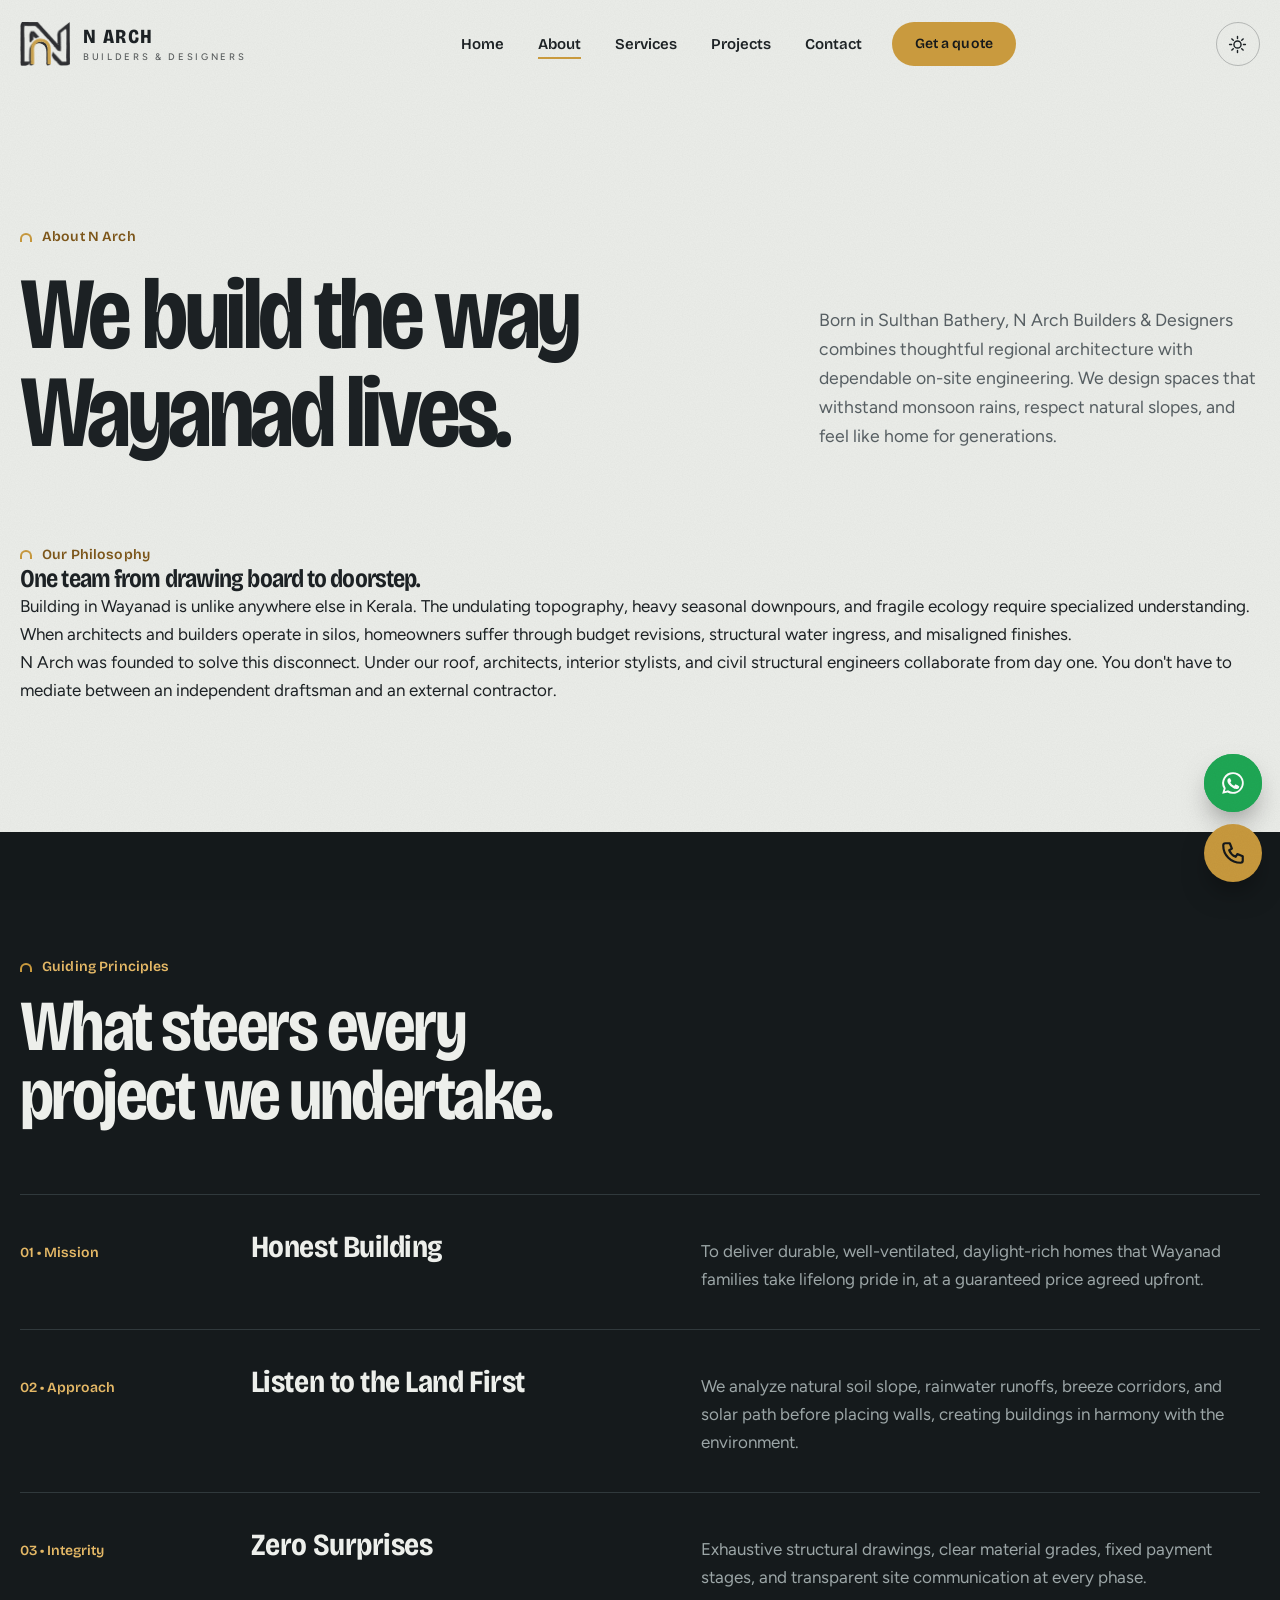
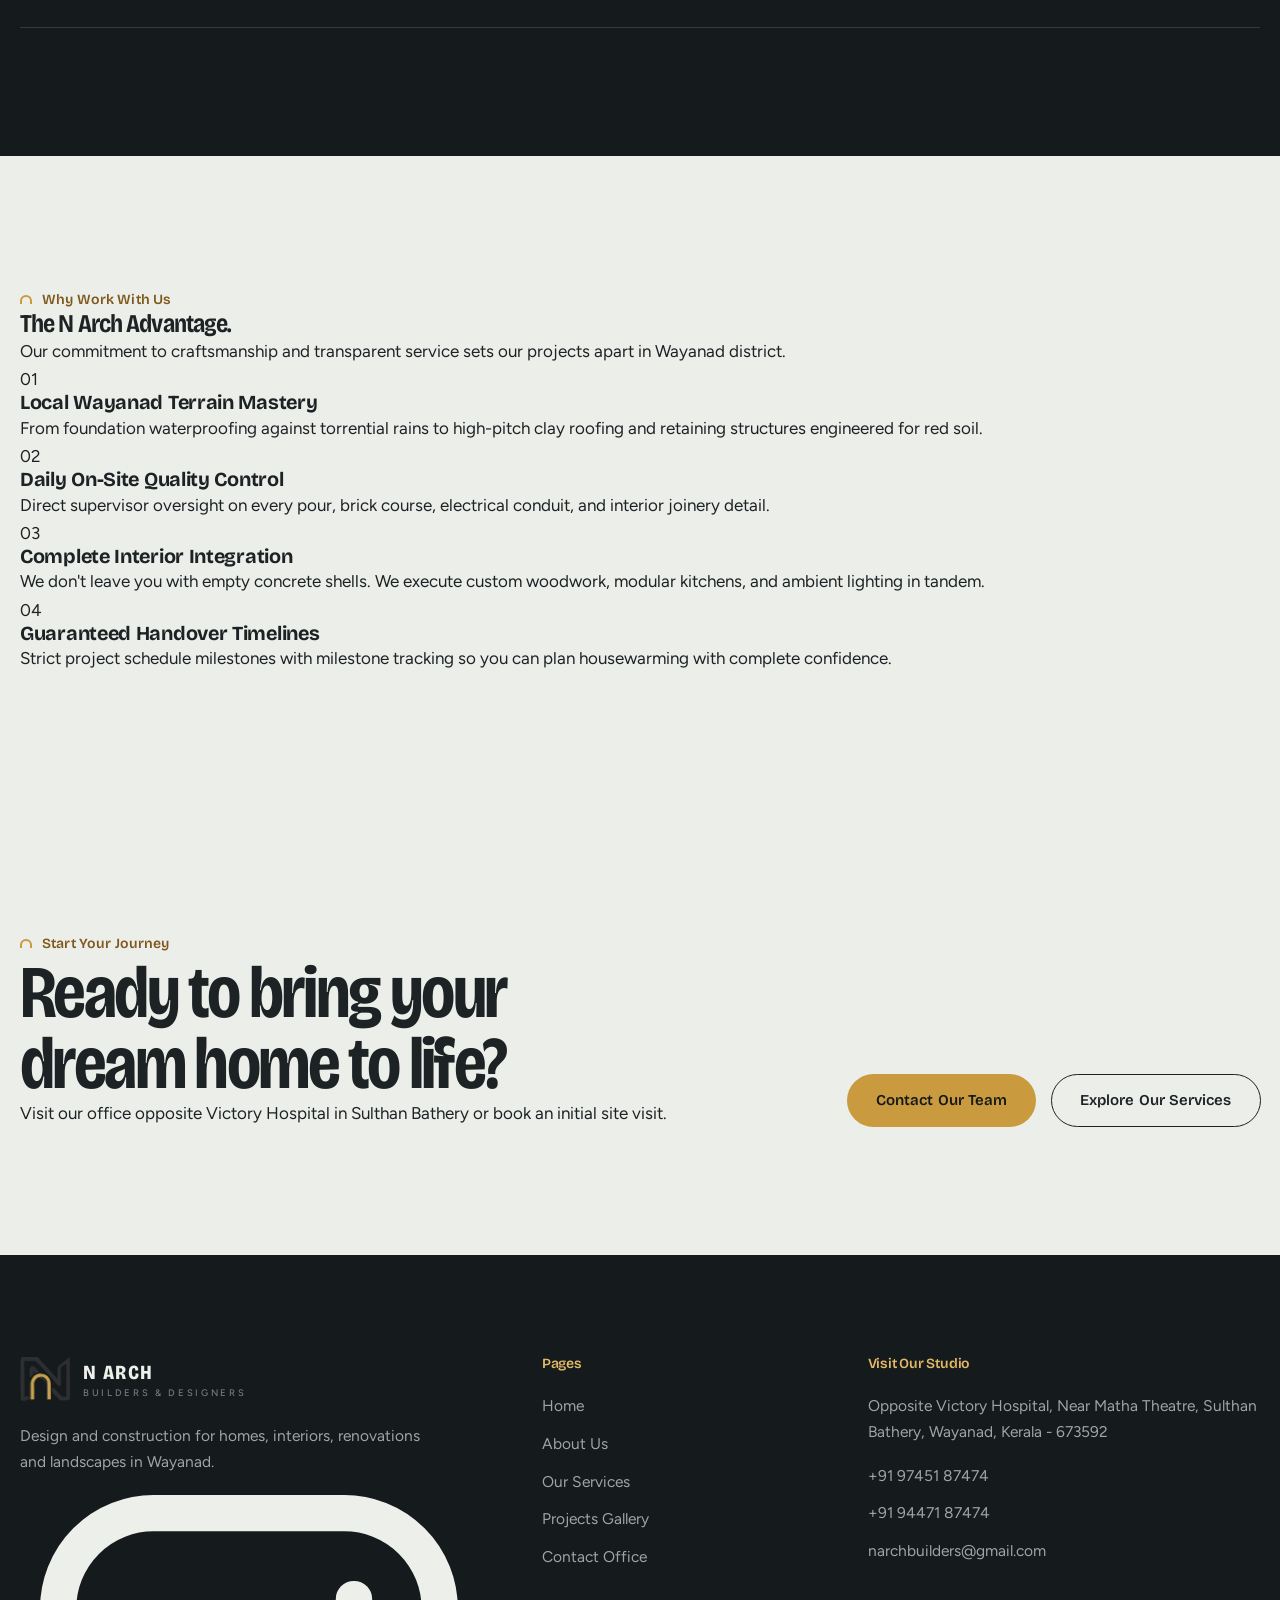
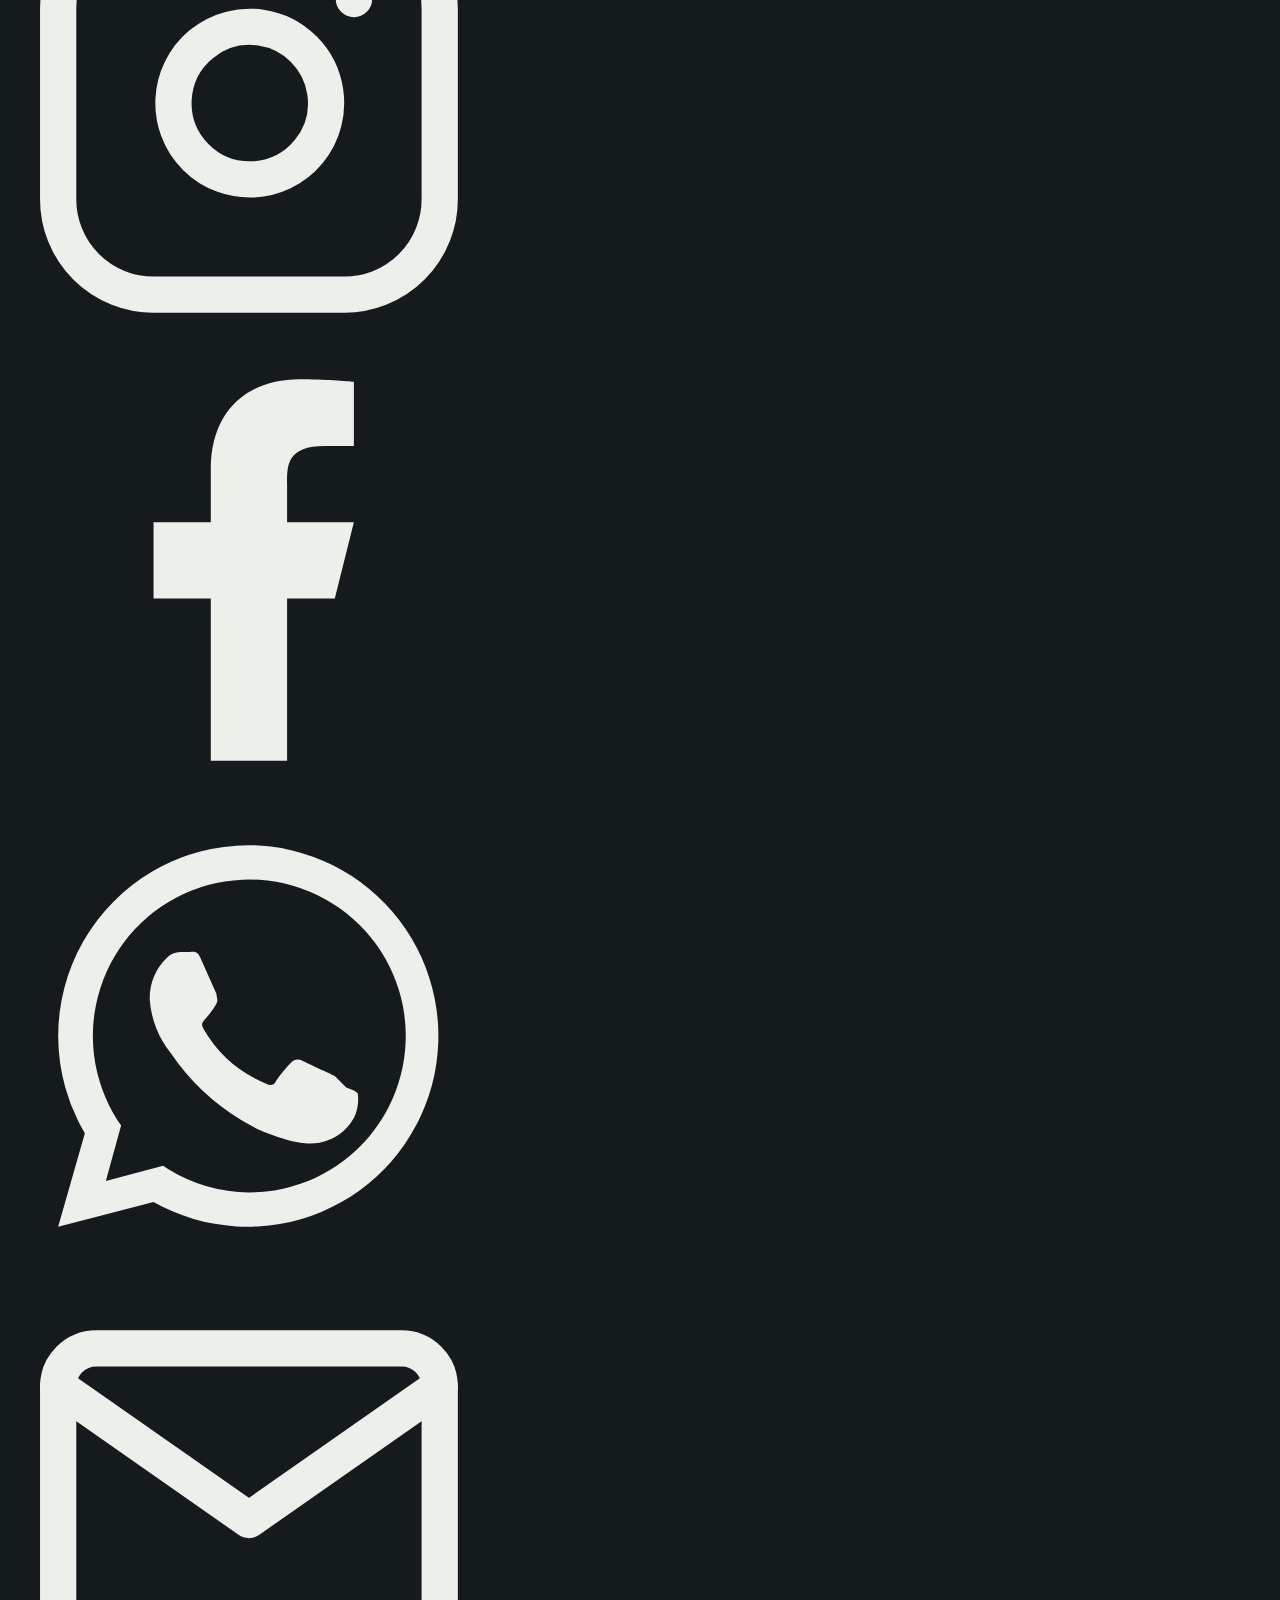
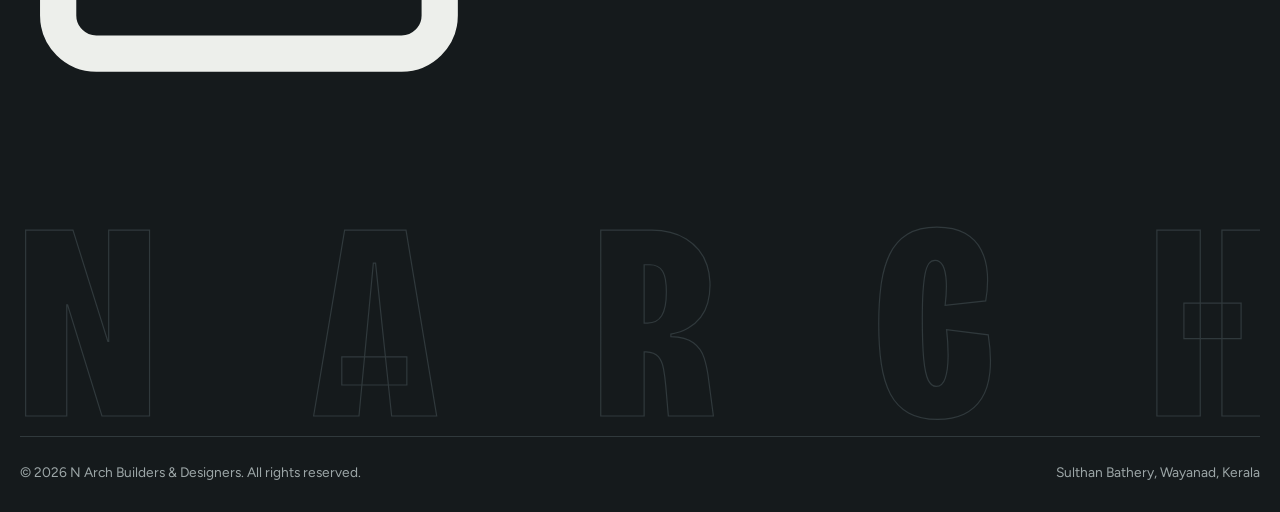
==== commit 5a7f0415: "Add files via upload" ====
--- a/about.html
+++ b/about.html
@@ -22,7 +22,7 @@
 <link href="https://fonts.googleapis.com/css2?family=Bricolage+Grotesque:opsz,wght@12..96,600..800&family=Figtree:wght@400;500;600;700&display=swap" rel="stylesheet">
 
 <link rel="icon" href="assets/images/logo.png" type="image/png">
-<link rel="stylesheet" href="assets/css/narch-main.css">
+<link rel="stylesheet" href="assets/css/narch-main.css?v=3.1">
 
 <script>
 try{var t=localStorage.getItem('narch-theme');if(t==='dark'||t==='light')document.documentElement.setAttribute('data-theme',t)}catch(e){}
@@ -188,6 +188,20 @@
           <span><b>N ARCH</b><small>BUILDERS &amp; DESIGNERS</small></span>
         </a>
         <p style="max-width:26em">Design and construction for homes, interiors, renovations and landscapes in Wayanad.</p>
+        <div class="ftr-social" aria-label="Follow N Arch on Social Media">
+          <a href="https://www.instagram.com/narchbuilders/" target="_blank" rel="noopener" aria-label="Instagram" title="Instagram">
+            <svg viewBox="0 0 24 24" fill="none" stroke="currentColor" stroke-width="1.9" stroke-linecap="round" stroke-linejoin="round"><rect x="2" y="2" width="20" height="20" rx="5" ry="5"/><path d="M16 11.37A4 4 0 1 1 12.63 8 4 4 0 0 1 16 11.37z"/><line x1="17.5" y1="6.5" x2="17.51" y2="6.5"/></svg>
+          </a>
+          <a href="https://www.facebook.com/profile.php?id=61596903681183" target="_blank" rel="noopener" aria-label="Facebook" title="Facebook">
+            <svg viewBox="0 0 24 24" fill="currentColor"><path d="M14 13.5h2.5l1-4H14v-2c0-1.03 0-2 2-2h1.5V2.14c-.326-.043-1.557-.14-2.857-.14C11.928 2 10 3.657 10 6.7v2.8H7v4h3V22h4v-8.5z"/></svg>
+          </a>
+          <a class="wa-link" href="https://wa.me/919745187474" target="_blank" rel="noopener" aria-label="WhatsApp" title="WhatsApp">
+            <svg viewBox="0 0 24 24" fill="currentColor"><path d="M12 2a10 10 0 0 0-8.6 15.1L2 22l5-1.3A10 10 0 1 0 12 2zm0 18.2a8.2 8.2 0 0 1-4.2-1.2l-.3-.2-3 .8.8-2.9-.2-.3A8.2 8.2 0 1 1 12 20.2zm4.5-6.1c-.2-.1-1.5-.7-1.7-.8s-.4-.1-.6.1-.7.8-.8 1-.3.2-.5.1a6.7 6.7 0 0 1-3.3-2.9c-.2-.4.2-.4.7-1.3.1-.2 0-.3 0-.5l-.8-1.8c-.2-.5-.4-.4-.6-.4h-.5a1 1 0 0 0-.7.3 3 3 0 0 0-.9 2.2 5.2 5.2 0 0 0 1.1 2.8 11.9 11.9 0 0 0 4.6 4c1.7.7 2.4.8 3.2.7a2.7 2.7 0 0 0 1.8-1.3 2.2 2.2 0 0 0 .2-1.3c-.1-.1-.3-.2-.6-.3z"/></svg>
+          </a>
+          <a href="mailto:narchbuilders@gmail.com" aria-label="Email" title="Email Us">
+            <svg viewBox="0 0 24 24" fill="none" stroke="currentColor" stroke-width="1.9" stroke-linecap="round" stroke-linejoin="round"><path d="M4 4h16c1.1 0 2 .9 2 2v12c0 1.1-.9 2-2 2H4c-1.1 0-2-.9-2-2V6c0-1.1.9-2 2-2z"/><polyline points="22,6 12,13 2,6"/></svg>
+          </a>
+        </div>
       </div>
 
       <div>
@@ -207,7 +221,7 @@
         <ul style="margin-top:18px" id="social">
           <li id="c-phone"><a href="tel:+919745187474">+91 97451 87474</a></li>
           <li id="c-phone2"><a href="tel:+919447187474">+91 94471 87474</a></li>
-          <li id="c-email"><a href="mailto:info@narch.co.in">info@narch.co.in</a></li>
+          <li><a href="mailto:narchbuilders@gmail.com">narchbuilders@gmail.com</a></li>
         </ul>
       </div>
     </div>
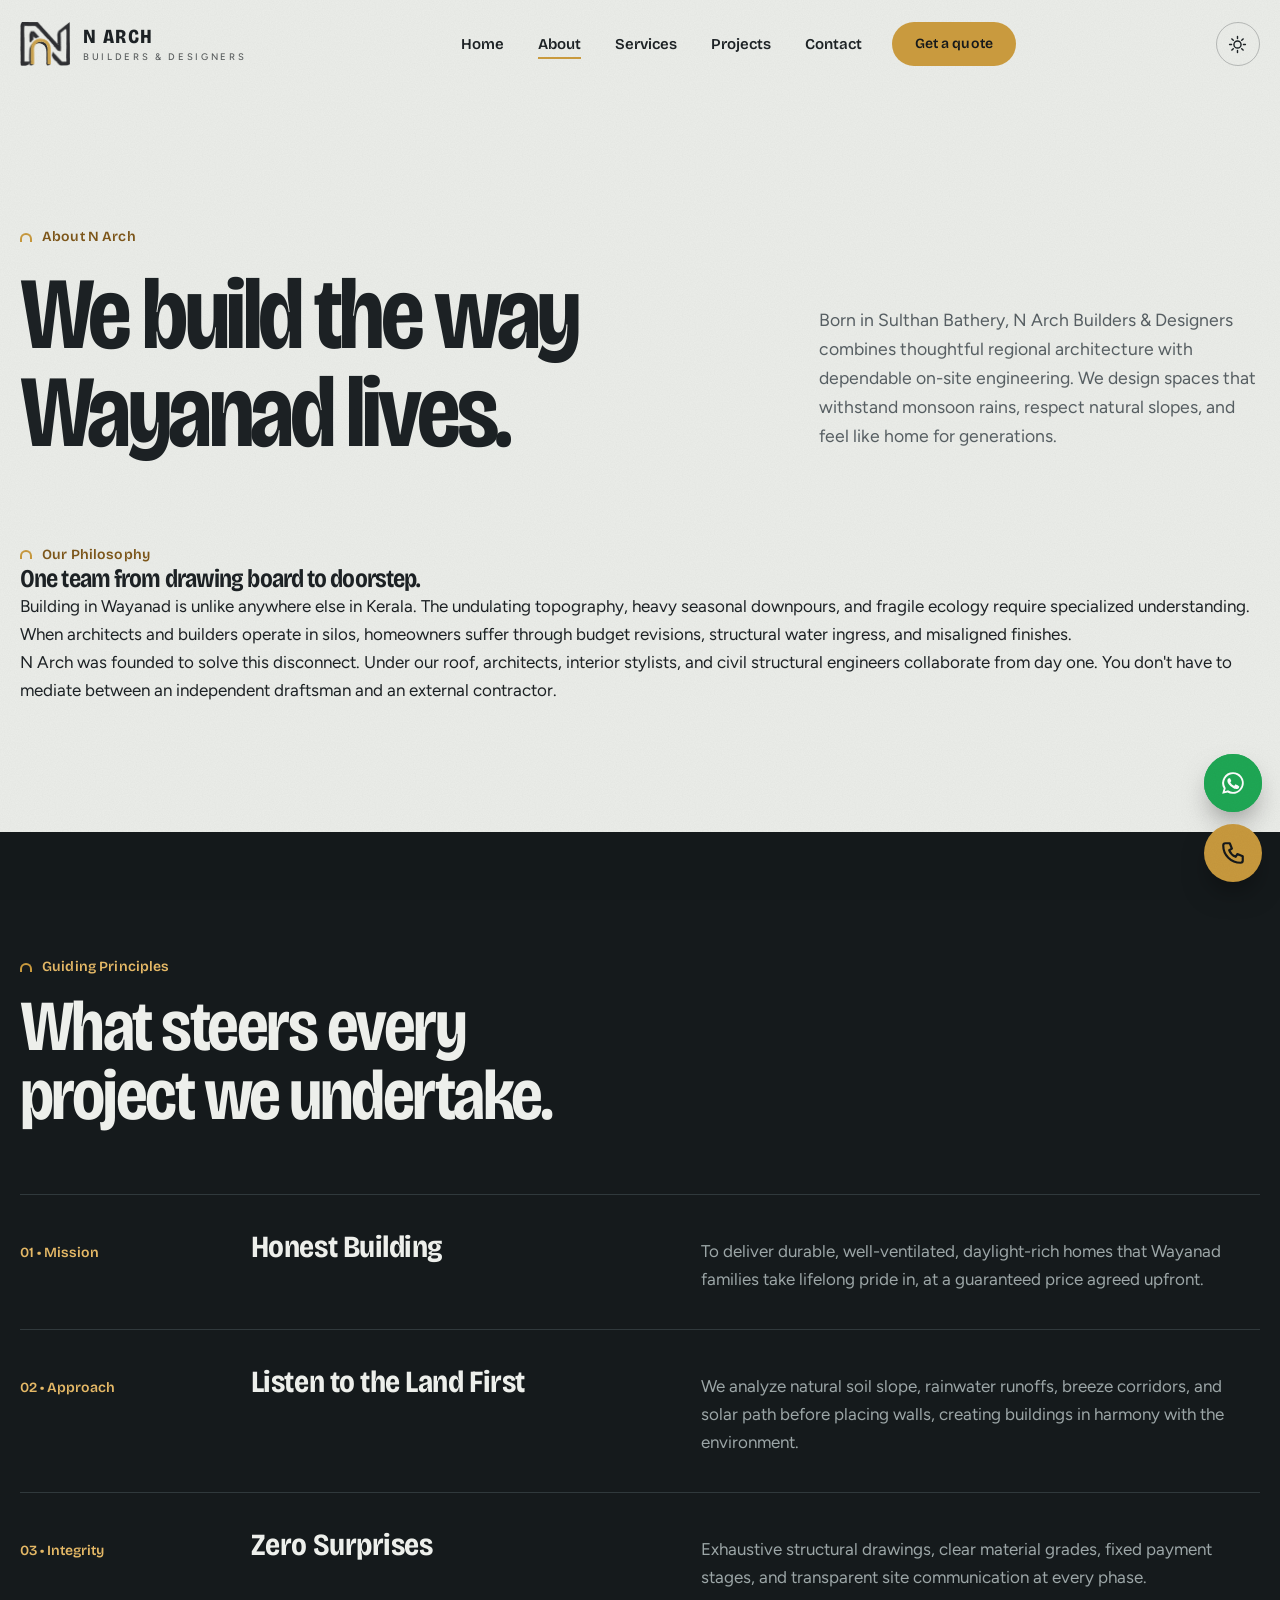
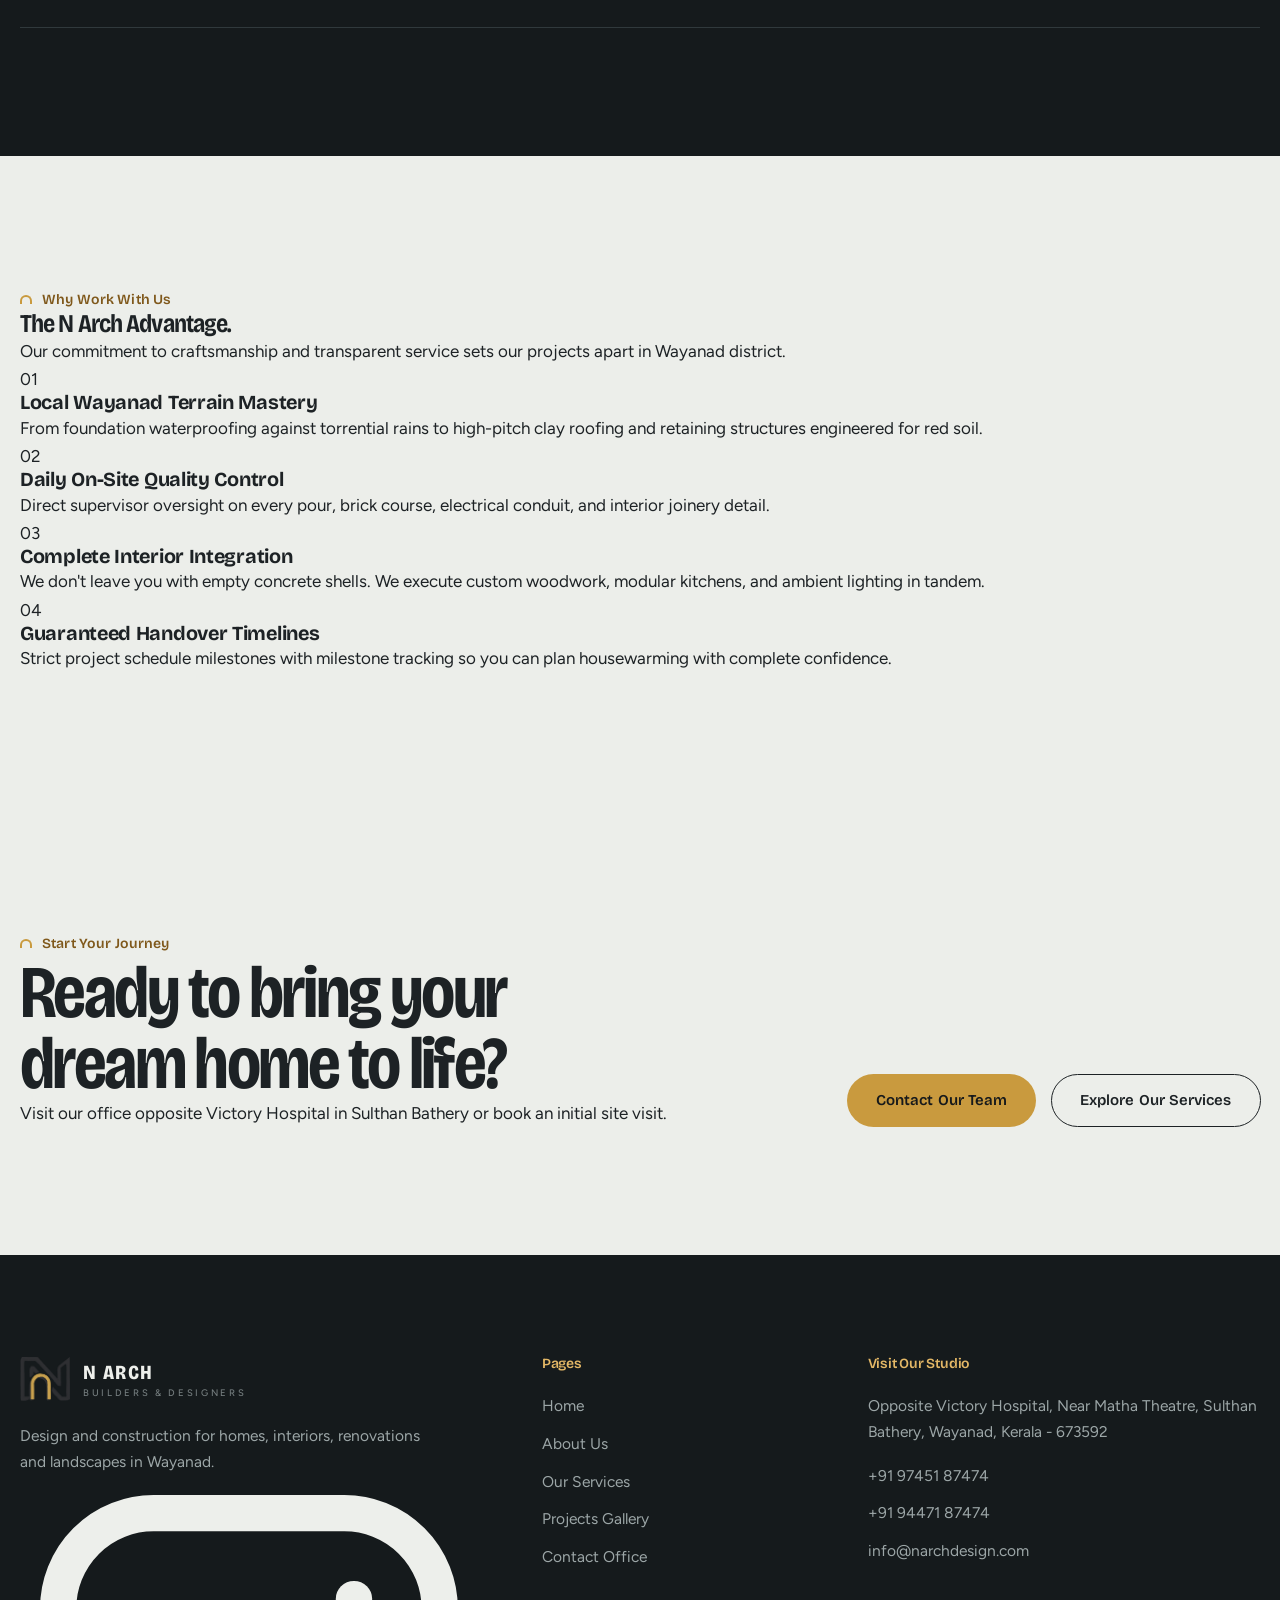
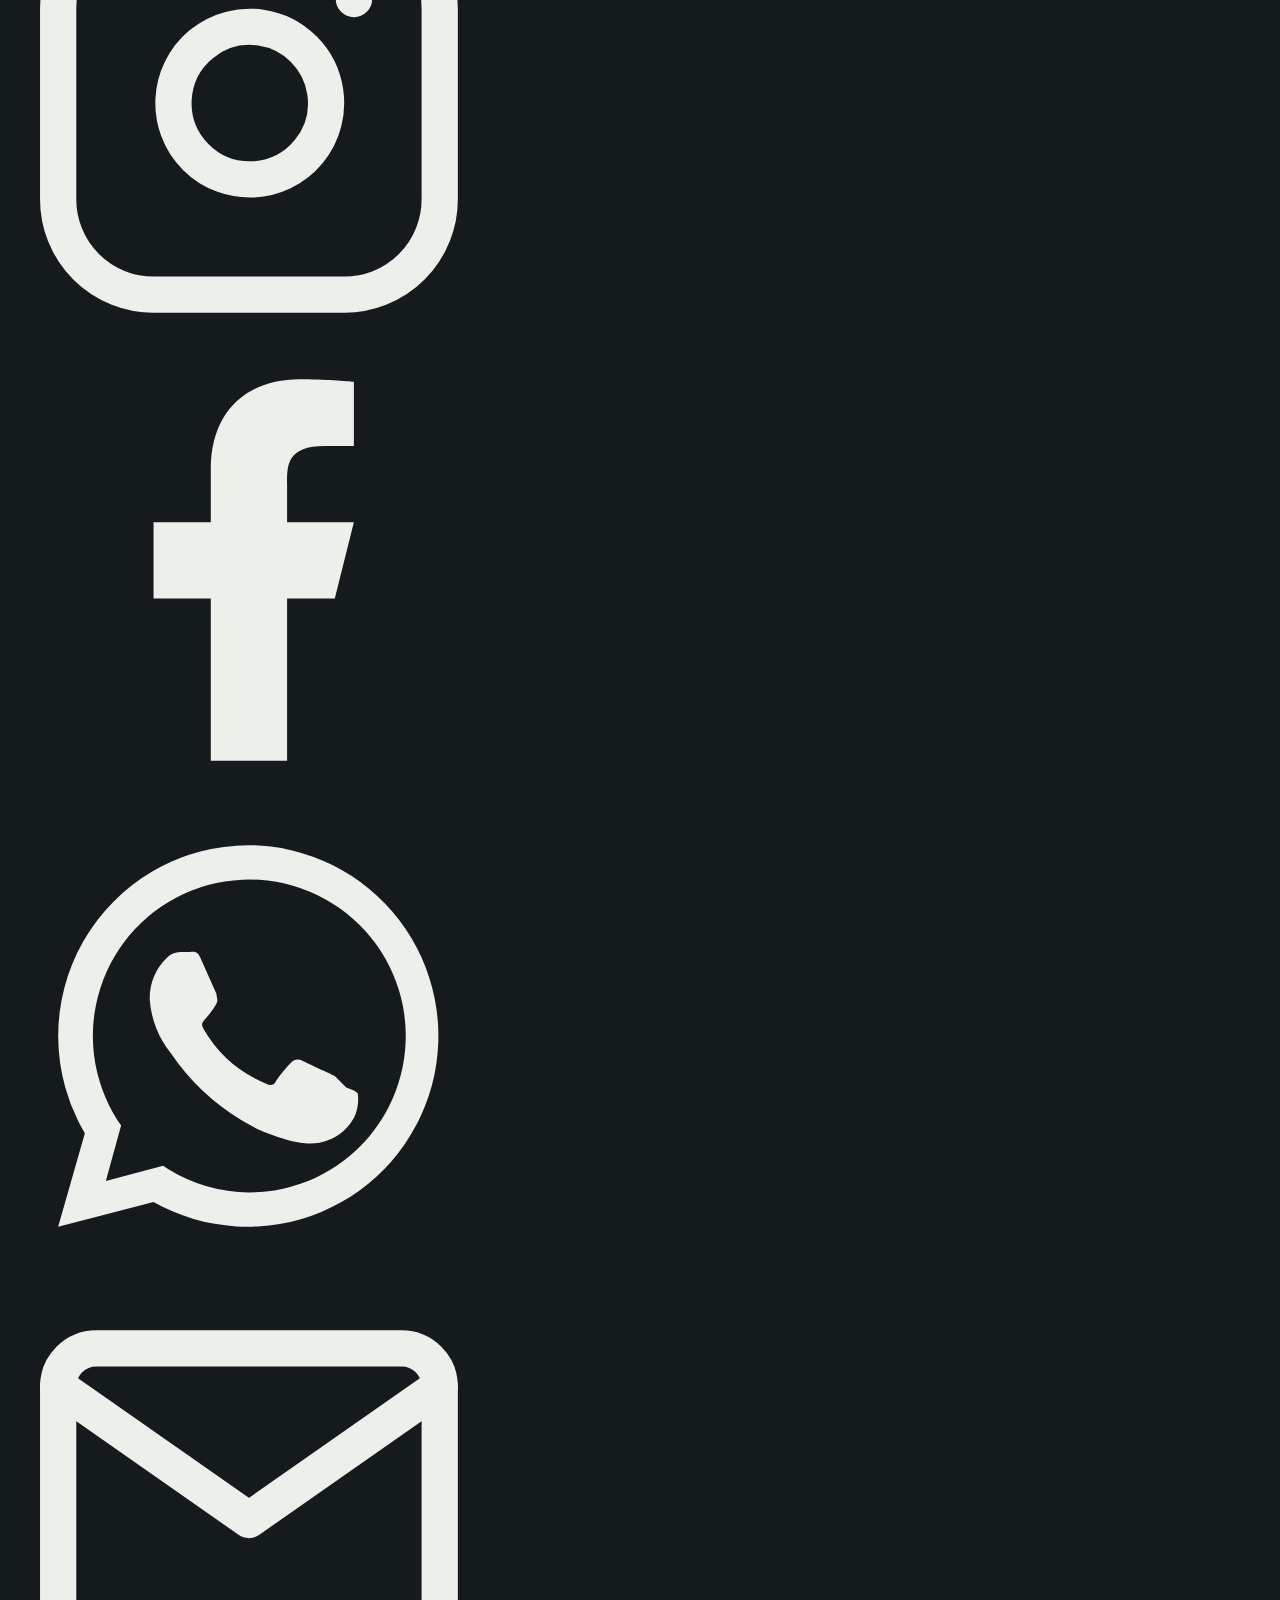
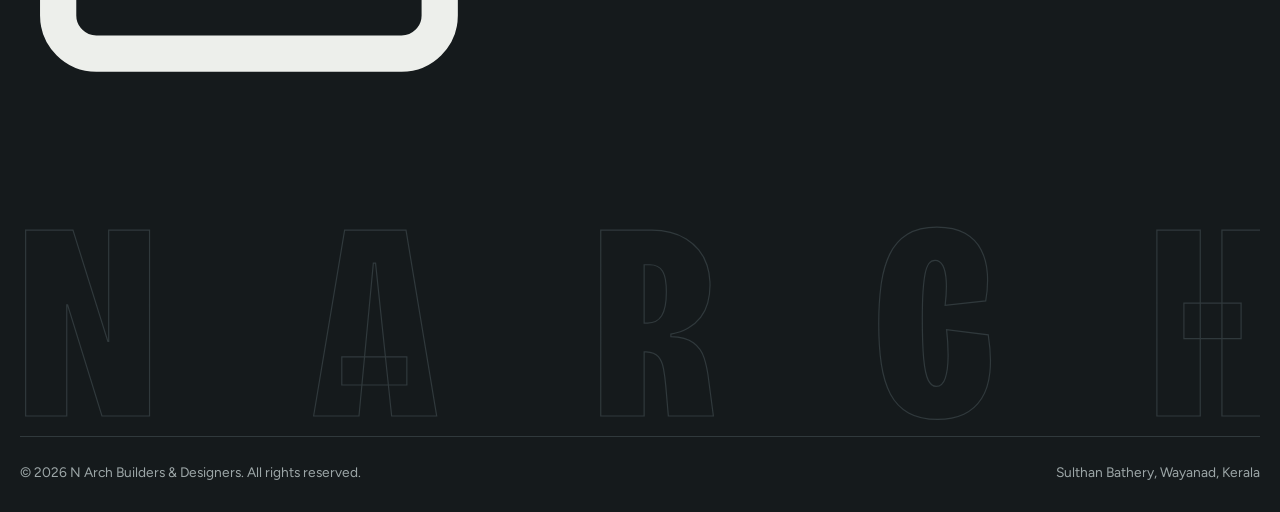
==== commit 32077ec8: "Add files via upload" ====
--- a/about.html
+++ b/about.html
@@ -22,7 +22,7 @@
 <link href="https://fonts.googleapis.com/css2?family=Bricolage+Grotesque:opsz,wght@12..96,600..800&family=Figtree:wght@400;500;600;700&display=swap" rel="stylesheet">
 
 <link rel="icon" href="assets/images/logo.png" type="image/png">
-<link rel="stylesheet" href="assets/css/narch-main.css?v=3.1">
+<link rel="stylesheet" href="assets/css/narch-main.css?v=5.0">
 
 <script>
 try{var t=localStorage.getItem('narch-theme');if(t==='dark'||t==='light')document.documentElement.setAttribute('data-theme',t)}catch(e){}
@@ -198,7 +198,7 @@
           <a class="wa-link" href="https://wa.me/919745187474" target="_blank" rel="noopener" aria-label="WhatsApp" title="WhatsApp">
             <svg viewBox="0 0 24 24" fill="currentColor"><path d="M12 2a10 10 0 0 0-8.6 15.1L2 22l5-1.3A10 10 0 1 0 12 2zm0 18.2a8.2 8.2 0 0 1-4.2-1.2l-.3-.2-3 .8.8-2.9-.2-.3A8.2 8.2 0 1 1 12 20.2zm4.5-6.1c-.2-.1-1.5-.7-1.7-.8s-.4-.1-.6.1-.7.8-.8 1-.3.2-.5.1a6.7 6.7 0 0 1-3.3-2.9c-.2-.4.2-.4.7-1.3.1-.2 0-.3 0-.5l-.8-1.8c-.2-.5-.4-.4-.6-.4h-.5a1 1 0 0 0-.7.3 3 3 0 0 0-.9 2.2 5.2 5.2 0 0 0 1.1 2.8 11.9 11.9 0 0 0 4.6 4c1.7.7 2.4.8 3.2.7a2.7 2.7 0 0 0 1.8-1.3 2.2 2.2 0 0 0 .2-1.3c-.1-.1-.3-.2-.6-.3z"/></svg>
           </a>
-          <a href="mailto:narchbuilders@gmail.com" aria-label="Email" title="Email Us">
+          <a href="mailto:info@narchdesign.com" aria-label="Email" title="Email Us">
             <svg viewBox="0 0 24 24" fill="none" stroke="currentColor" stroke-width="1.9" stroke-linecap="round" stroke-linejoin="round"><path d="M4 4h16c1.1 0 2 .9 2 2v12c0 1.1-.9 2-2 2H4c-1.1 0-2-.9-2-2V6c0-1.1.9-2 2-2z"/><polyline points="22,6 12,13 2,6"/></svg>
           </a>
         </div>
@@ -221,7 +221,7 @@
         <ul style="margin-top:18px" id="social">
           <li id="c-phone"><a href="tel:+919745187474">+91 97451 87474</a></li>
           <li id="c-phone2"><a href="tel:+919447187474">+91 94471 87474</a></li>
-          <li><a href="mailto:narchbuilders@gmail.com">narchbuilders@gmail.com</a></li>
+          <li id="c-email"><a href="mailto:info@narchdesign.com">info@narchdesign.com</a></li>
         </ul>
       </div>
     </div>
@@ -251,6 +251,6 @@
   </a>
 </div>
 
-<script src="assets/js/site-loader.js"></script>
+<script src="assets/js/site-loader.js?v=7.0"></script>
 </body>
 </html>
